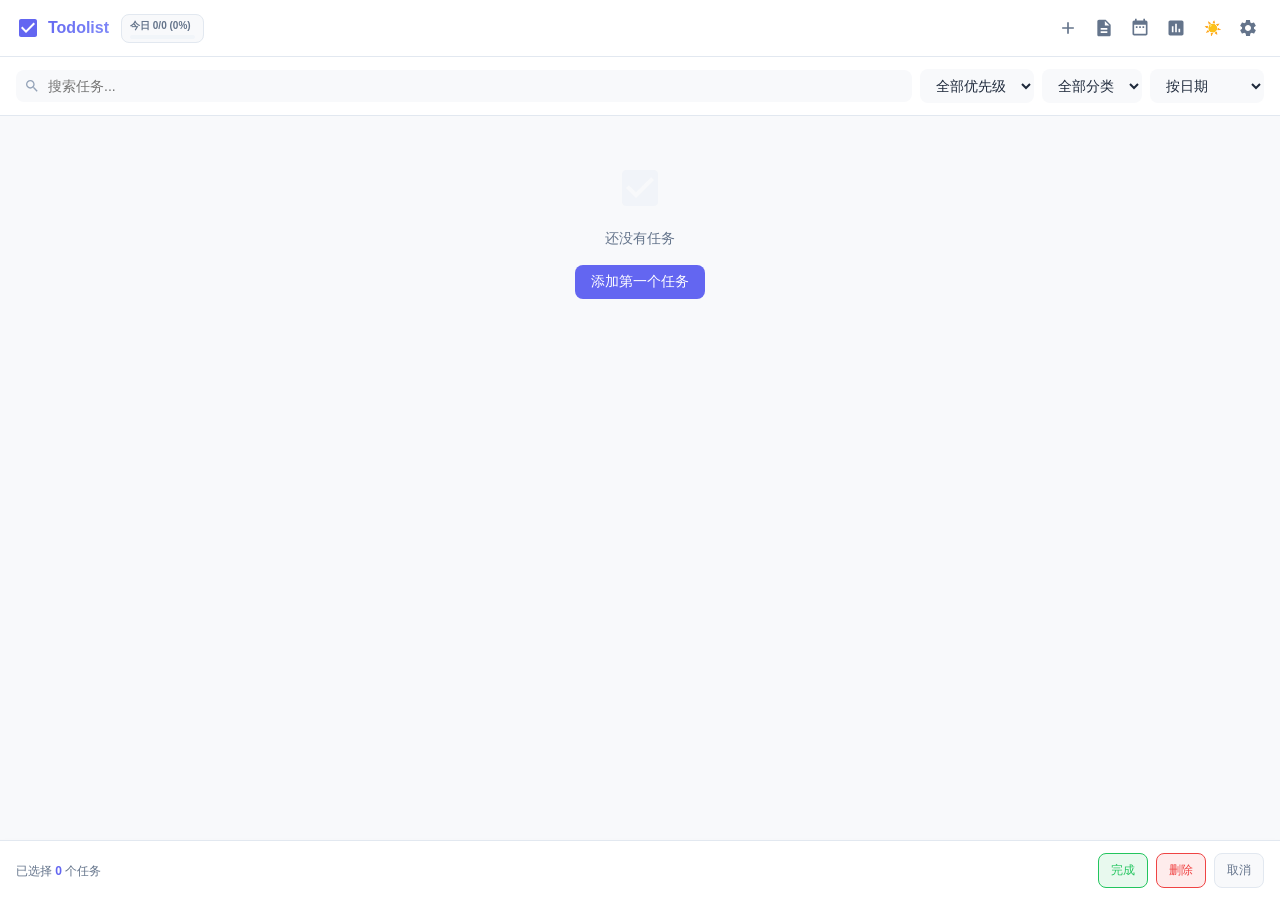
==== sidepanel.html @ 8bcca158 "feat(release): v1.4.0 category filter dropdown, completion sparkle particle animation & deep polish" ====
<!DOCTYPE html>
<html lang="zh-CN" data-theme="light">
<head>
  <meta charset="UTF-8">
  <meta name="viewport" content="width=device-width, initial-scale=1.0">
  <title>Todolist</title>
  <link rel="stylesheet" href="css/variables.css">
  <link rel="stylesheet" href="css/base.css">
  <link rel="stylesheet" href="css/components.css">
  <link rel="stylesheet" href="css/animations.css">
  <link rel="stylesheet" href="css/kanban.css">
  <link rel="stylesheet" href="css/charts.css">
  <link rel="stylesheet" href="css/features.css">
  <script src="js/chromeMock.js"></script>
</head>
<body>
  <!-- Loading State -->
  <div id="loading-state" class="loading-state">
    <div class="loading-spinner"></div>
    <p>加载中...</p>
  </div>
  <!-- Header -->
  <header class="header">
    <div class="header-left">
      <svg class="logo" viewBox="0 0 24 24" width="24" height="24">
        <path fill="currentColor" d="M19 3H5c-1.1 0-2 .9-2 2v14c0 1.1.9 2 2 2h14c1.1 0 2-.9 2-2V5c0-1.1-.9-2-2-2zm-9 14l-5-5 1.41-1.41L10 14.17l7.59-7.59L19 8l-9 9z"/>
      </svg>
      <h1>Todolist</h1>
      <div class="header-progress-widget" id="header-progress-widget" title="今日任务完成率"></div>
    </div>
    <div class="header-right">
      <button id="btn-add" class="btn-icon" title="添加任务">
        <svg viewBox="0 0 24 24" width="20" height="20">
          <path fill="currentColor" d="M19 13h-6v6h-2v-6H5v-2h6V5h2v6h6v2z"/>
        </svg>
      </button>
      <button id="btn-templates" class="btn-icon" title="任务模板">
        <svg viewBox="0 0 24 24" width="20" height="20">
          <path fill="currentColor" d="M14 2H6c-1.1 0-1.99.9-1.99 2L4 20c0 1.1.89 2 1.99 2H18c1.1 0 2-.9 2-2V8l-6-6zm2 16H8v-2h8v2zm0-4H8v-2h8v2zm-3-5V3.5L18.5 9H13z"/>
        </svg>
      </button>
      <button id="btn-toggle-view" class="btn-icon" title="切换视图">
        <svg viewBox="0 0 24 24" width="20" height="20">
          <path fill="currentColor" d="M19 3h-1V1h-2v2H8V1H6v2H5c-1.1 0-2 .9-2 2v14c0 1.1.9 2 2 2h14c1.1 0 2-.9 2-2V5c0-1.1-.9-2-2-2zm0 16H5V8h14v11zM9 10H7v2h2v-2zm4 0h-2v2h2v-2zm4 0h-2v2h2v-2z"/>
        </svg>
      </button>
      <button id="btn-stats" class="btn-icon" title="统计">
        <svg viewBox="0 0 24 24" width="20" height="20">
          <path fill="currentColor" d="M19 3H5c-1.1 0-2 .9-2 2v14c0 1.1.9 2 2 2h14c1.1 0 2-.9 2-2V5c0-1.1-.9-2-2-2zM9 17H7v-7h2v7zm4 0h-2V7h2v10zm4 0h-2v-4h2v4z"/>
        </svg>
      </button>
      <button id="btn-theme" class="btn-icon" title="切换主题">☀️</button>
      <button id="btn-settings" class="btn-icon" title="设置">
        <svg viewBox="0 0 24 24" width="20" height="20">
          <path fill="currentColor" d="M19.14 12.94c.04-.3.06-.61.06-.94 0-.32-.02-.64-.07-.94l2.03-1.58c.18-.14.23-.41.12-.61l-1.92-3.32c-.12-.22-.37-.29-.59-.22l-2.39.96c-.5-.38-1.03-.7-1.62-.94l-.36-2.54c-.04-.24-.24-.41-.48-.41h-3.84c-.24 0-.43.17-.47.41l-.36 2.54c-.59.24-1.13.57-1.62.94l-2.39-.96c-.22-.08-.47 0-.59.22L2.74 8.87c-.12.21-.08.47.12.61l2.03 1.58c-.05.3-.07.62-.07.94s.02.64.07.94l-2.03 1.58c-.18.14-.23.41-.12.61l1.92 3.32c.12.22.37.29.59.22l2.39-.96c.5.38 1.03.7 1.62.94l.36 2.54c.05.24.24.41.48.41h3.84c.24 0 .44-.17.47-.41l.36-2.54c.59-.24 1.13-.56 1.62-.94l2.39.96c.22.08.47 0 .59-.22l1.92-3.32c.12-.22.07-.47-.12-.61l-2.01-1.58zM12 15.6c-1.98 0-3.6-1.62-3.6-3.6s1.62-3.6 3.6-3.6 3.6 1.62 3.6 3.6-1.62 3.6-3.6 3.6z"/>
        </svg>
      </button>
    </div>
  </header>

  <!-- Search and Filter Bar -->
  <div class="toolbar">
    <div class="search-box">
      <svg class="search-icon" viewBox="0 0 24 24" width="16" height="16">
        <path fill="currentColor" d="M15.5 14h-.79l-.28-.27C15.41 12.59 16 11.11 16 9.5 16 5.91 13.09 3 9.5 3S3 5.91 3 9.5 5.91 16 9.5 16c1.61 0 3.09-.59 4.23-1.57l.27.28v.79l5 4.99L20.49 19l-4.99-5zm-6 0C7.01 14 5 11.99 5 9.5S7.01 5 9.5 5 14 7.01 14 9.5 11.99 14 9.5 14z"/>
      </svg>
      <input type="text" id="search-input" placeholder="搜索任务..." autocomplete="off" list="search-suggestions">
      <datalist id="search-suggestions"></datalist>
    </div>
    <select id="filter-select" class="filter-select">
      <option value="all">全部优先级</option>
      <option value="high">高优先级</option>
      <option value="medium">中优先级</option>
      <option value="low">低优先级</option>
    </select>
    <select id="category-select" class="filter-select">
      <option value="all">全部分类</option>
      <option value="工作">💼 工作</option>
      <option value="个人">👤 个人</option>
      <option value="学习">📚 学习</option>
      <option value="生活">🏠 生活</option>
      <option value="健康">💪 健康</option>
    </select>
    <select id="sort-select" class="filter-select">
      <option value="dueDate">按日期</option>
      <option value="priority">按优先级</option>
      <option value="created">按创建时间</option>
      <option value="alpha">按名称</option>
    </select>
  </div>

  <!-- Main Content Area -->
  <main class="main-content">
    <!-- List View -->
    <div id="list-view" class="view active">
      <div id="task-list" class="task-list">
        <!-- Tasks will be rendered here -->
      </div>
      <div id="empty-state" class="empty-state hidden">
        <svg viewBox="0 0 24 24" width="48" height="48">
          <path fill="currentColor" opacity="0.3" d="M19 3H5c-1.1 0-2 .9-2 2v14c0 1.1.9 2 2 2h14c1.1 0 2-.9 2-2V5c0-1.1-.9-2-2-2zm-9 14l-5-5 1.41-1.41L10 14.17l7.59-7.59L19 8l-9 9z"/>
        </svg>
        <p>还没有任务</p>
        <button id="btn-add-first" class="btn-primary">添加第一个任务</button>
      </div>
    </div>

    <!-- Calendar View -->
    <div id="calendar-view" class="view hidden">
      <div class="calendar-header">
        <button id="btn-prev-month" class="btn-icon">
          <svg viewBox="0 0 24 24" width="20" height="20">
            <path fill="currentColor" d="M15.41 7.41L14 6l-6 6 6 6 1.41-1.41L10.83 12z"/>
          </svg>
        </button>
        <h2 id="calendar-title"></h2>
        <button id="btn-next-month" class="btn-icon">
          <svg viewBox="0 0 24 24" width="20" height="20">
            <path fill="currentColor" d="M10 6L8.59 7.41 13.17 12l-4.58 4.59L10 18l6-6z"/>
          </svg>
        </button>
      </div>
      <div class="calendar-grid">
        <div class="weekday">日</div>
        <div class="weekday">一</div>
        <div class="weekday">二</div>
        <div class="weekday">三</div>
        <div class="weekday">四</div>
        <div class="weekday">五</div>
        <div class="weekday">六</div>
      </div>
      <div id="calendar-days" class="calendar-days">
        <!-- Calendar days will be rendered here -->
      </div>
    </div>

    <!-- Kanban View -->
    <div id="kanban-view" class="view hidden">
      <!-- Kanban columns will be rendered here -->
    </div>

    <!-- Stats View -->
    <div id="stats-view" class="view hidden">
      <!-- Stats will be rendered here -->
    </div>
  </main>

  <!-- Filter Tabs -->
  <nav class="filter-tabs">
    <button class="tab active" data-filter="all">全部</button>
    <button class="tab" data-filter="today">今天</button>
    <button class="tab" data-filter="upcoming">即将到来</button>
    <button class="tab" data-filter="overdue">已逾期</button>
    <button class="tab" data-filter="completed">已完成</button>
  </nav>

  <!-- Batch Operations Bar -->
  <div id="batch-bar" class="batch-bar">
    <span class="batch-info">已选择 <strong>0</strong> 个任务</span>
    <div class="batch-actions">
      <button id="btn-batch-complete" class="batch-btn complete">完成</button>
      <button id="btn-batch-delete" class="batch-btn delete">删除</button>
      <button id="btn-batch-cancel" class="batch-btn cancel">取消</button>
    </div>
  </div>

  <!-- Add/Edit Task Modal -->
  <dialog id="task-modal" class="modal">
    <form id="task-form" class="modal-form">
      <h2 id="modal-title">添加任务</h2>
      <input type="hidden" id="task-id">
      <div class="form-group">
        <label for="task-title">标题 *</label>
        <input type="text" id="task-title" required placeholder="输入任务标题" autocomplete="off">
      </div>
      <div class="form-group">
        <label for="task-description">描述</label>
        <textarea id="task-description" rows="2" placeholder="添加描述（可选）"></textarea>
      </div>
      <div class="form-row">
        <div class="form-group">
          <label for="task-due-date">截止日期</label>
          <input type="date" id="task-due-date">
        </div>
        <div class="form-group">
          <label for="task-due-time">时间</label>
          <input type="time" id="task-due-time">
        </div>
      </div>
      <div class="form-group">
        <label>优先级</label>
        <div class="priority-options">
          <label class="priority-option">
            <input type="radio" name="priority" value="low">
            <span class="priority-label low">低</span>
          </label>
          <label class="priority-option">
            <input type="radio" name="priority" value="medium" checked>
            <span class="priority-label medium">中</span>
          </label>
          <label class="priority-option">
            <input type="radio" name="priority" value="high">
            <span class="priority-label high">高</span>
          </label>
        </div>
      </div>
      <div class="form-group">
        <label for="task-category">分类</label>
        <input type="text" id="task-category" placeholder="工作、个人、学习..." list="category-list" autocomplete="off">
        <datalist id="category-list"></datalist>
      </div>
      <div class="form-group">
        <label class="checkbox-label">
          <input type="checkbox" id="task-reminder">
          <span>设置提醒</span>
        </label>
        <select id="task-reminder-before" class="reminder-select" style="display:none; margin-top: 8px;">
          <option value="5">提前 5 分钟</option>
          <option value="15" selected>提前 15 分钟</option>
          <option value="30">提前 30 分钟</option>
          <option value="60">提前 1 小时</option>
          <option value="1440">提前 1 天</option>
        </select>
      </div>
      <div class="form-group">
        <label>子任务</label>
        <div id="subtasks-list" class="subtask-list">
          <!-- Subtasks will be rendered here -->
        </div>
        <div class="subtask-input-group">
          <input type="text" id="subtask-input" placeholder="添加子任务..." autocomplete="off">
          <button type="button" id="btn-add-subtask" class="subtask-add-btn">添加</button>
        </div>
      </div>
      <div class="form-group" id="tags-container">
        <!-- Tags will be rendered here -->
      </div>
      <div class="form-group">
        <div class="repeat-selector">
          <label class="repeat-label">重复</label>
          <select id="task-repeat" class="repeat-select">
            <option value="">不重复</option>
            <option value="daily">🔄 每天</option>
            <option value="weekly">📅 每周</option>
            <option value="biweekly">📆 每两周</option>
            <option value="monthly">🗓️ 每月</option>
            <option value="quarterly">📊 每季度</option>
            <option value="yearly">🎯 每年</option>
          </select>
        </div>
      </div>
      <div class="modal-actions">
        <button type="button" id="btn-cancel" class="btn-secondary">取消</button>
        <button type="submit" class="btn-primary">保存</button>
      </div>
    </form>
  </dialog>

  <!-- Settings Modal -->
  <dialog id="settings-modal" class="modal">
    <div class="modal-form">
      <h2>设置</h2>
      <div class="settings-group">
        <div class="settings-group-title">数据导出</div>
        <div class="data-actions">
          <button id="btn-export-json" class="data-btn">
            <svg viewBox="0 0 24 24" width="20" height="20"><path fill="currentColor" d="M14 2H6c-1.1 0-2 .9-2 2v16c0 1.1.9 2 2 2h12c1.1 0 2-.9 2-2V8l-6-6zM6 20V4h7v5h5v11H6z"/></svg>
            导出 JSON
          </button>
          <button id="btn-export-csv" class="data-btn">
            <svg viewBox="0 0 24 24" width="20" height="20"><path fill="currentColor" d="M14 2H6c-1.1 0-2 .9-2 2v16c0 1.1.9 2 2 2h12c1.1 0 2-.9 2-2V8l-6-6zM6 20V4h7v5h5v11H6z"/></svg>
            导出 CSV
          </button>
          <button id="btn-export-md" class="data-btn">
            <svg viewBox="0 0 24 24" width="20" height="20"><path fill="currentColor" d="M14 2H6c-1.1 0-2 .9-2 2v16c0 1.1.9 2 2 2h12c1.1 0 2-.9 2-2V8l-6-6zM6 20V4h7v5h5v11H6z"/></svg>
            导出 Markdown
          </button>
          <button id="btn-export-txt" class="data-btn">
            <svg viewBox="0 0 24 24" width="20" height="20"><path fill="currentColor" d="M14 2H6c-1.1 0-2 .9-2 2v16c0 1.1.9 2 2 2h12c1.1 0 2-.9 2-2V8l-6-6zM6 20V4h7v5h5v11H6z"/></svg>
            导出 TXT
          </button>
        </div>
      </div>
      <div class="settings-group">
        <div class="settings-group-title">自定义标签</div>
        <div id="settings-tags-container">
          <!-- Rendered dynamically by Tags.renderCustomTagsManager() -->
        </div>
      </div>
      <div class="settings-group">
        <div class="settings-group-title">数据导入</div>
        <div class="data-actions">
          <button id="btn-import-data" class="data-btn">
            <svg viewBox="0 0 24 24" width="20" height="20"><path fill="currentColor" d="M19.35 10.04C18.67 6.59 15.64 4 12 4 9.11 4 6.6 5.64 5.35 8.04 2.34 8.36 0 10.91 0 14c0 3.31 2.69 6 6 6h13c2.76 0 5-2.24 5-5 0-2.64-2.05-4.78-4.65-4.96zM17 13l-5 5-5-5h3V9h4v4h3z"/></svg>
            导入 JSON 数据
          </button>
        </div>
      </div>
      <div class="settings-group">
        <div class="settings-group-title">其他操作</div>
        <div class="data-actions">
          <button id="btn-print" class="data-btn">
            <svg viewBox="0 0 24 24" width="20" height="20"><path fill="currentColor" d="M19 8H5c-1.66 0-3 1.34-3 3v6h4v4h12v-4h4v-6c0-1.66-1.34-3-3-3zm-3 11H8v-5h8v5zm3-7c-.55 0-1-.45-1-1s.45-1 1-1 1 .45 1 1-.45 1-1 1zm-1-9H6v4h12V3z"/></svg>
            打印任务
          </button>
          <button id="btn-share-summary" class="data-btn">
            <svg viewBox="0 0 24 24" width="20" height="20"><path fill="currentColor" d="M18 16.08c-.76 0-1.44.3-1.96.77L8.91 12.7c.05-.23.09-.46.09-.7s-.04-.47-.09-.7l7.05-4.11c.54.5 1.25.81 2.04.81 1.66 0 3-1.34 3-3s-1.34-3-3-3-3 1.34-3 3c0 .24.04.47.09.7L8.04 9.81C7.5 9.31 6.79 9 6 9c-1.66 0-3 1.34-3 3s1.34 3 3 3c.79 0 1.5-.31 2.04-.81l7.12 4.16c-.05.21-.08.43-.08.65 0 1.61 1.31 2.92 2.92 2.92 1.61 0 2.92-1.31 2.92-2.92s-1.31-2.92-2.92-2.92z"/></svg>
            分享任务概览
          </button>
          <button id="btn-clear-data" class="data-btn danger">
            <svg viewBox="0 0 24 24" width="20" height="20"><path fill="currentColor" d="M6 19c0 1.1.9 2 2 2h8c1.1 0 2-.9 2-2V7H6v12zM19 4h-3.5l-1-1h-5l-1 1H5v2h14V4z"/></svg>
            清除所有数据
          </button>
        </div>
      </div>
      <div class="modal-actions">
        <button type="button" id="btn-close-settings" class="btn-secondary">关闭</button>
      </div>
    </div>
  </dialog>

  <!-- Hidden file input for import -->
  <input type="file" id="import-file" class="file-input" accept=".json">

  <!-- Toast Notification -->
  <div id="toast" class="toast hidden">
    <span id="toast-message"></span>
    <button id="toast-action" class="toast-action hidden">撤销</button>
  </div>

  <!-- Scripts -->
  <script src="js/utils.js"></script>
  <script src="js/storage.js"></script>
  <script src="js/taskManager.js"></script>
  <script src="js/modal.js"></script>
  <script src="js/calendar.js"></script>
  <script src="js/dragDrop.js"></script>
  <script src="js/dataManager.js"></script>
  <script src="js/notifications.js"></script>
  <script src="js/templates.js"></script>
  <script src="js/shortcuts.js"></script>
  <script src="js/advanced.js"></script>
  <script src="js/tags.js"></script>
  <script src="js/timeTracking.js"></script>
  <script src="js/recurring.js"></script>
  <script src="js/ui.js"></script>
  <script src="js/app.js"></script>
</body>
</html>
---- css/variables.css ----
/* CSS Custom Properties - Design System */

:root {
  /* Theme transition */
  transition: background-color 0.3s ease, color 0.3s ease;

  /* Colors - Primary Palette */
  --primary: #6366f1;
  --primary-light: #818cf8;
  --primary-dark: #4f46e5;
  --primary-bg: rgba(99, 102, 241, 0.1);

  /* Colors - Semantic */
  --success: #22c55e;
  --success-light: #4ade80;
  --success-bg: rgba(34, 197, 94, 0.1);

  --warning: #f59e0b;
  --warning-light: #fbbf24;
  --warning-bg: rgba(245, 158, 11, 0.1);

  --danger: #ef4444;
  --danger-light: #f87171;
  --danger-bg: rgba(239, 68, 68, 0.1);

  /* Colors - Neutral (Light Mode) */
  --bg: #f8f9fb;
  --surface: #ffffff;
  --text: #1e293b;
  --text-secondary: #64748b;
  --text-muted: #94a3b8;
  --border: #e2e8f0;
  --border-light: #f1f5f9;

  /* Spacing */
  --space-xs: 4px;
  --space-sm: 8px;
  --space-md: 12px;
  --space-lg: 16px;
  --space-xl: 20px;
  --space-2xl: 24px;
  --space-3xl: 32px;

  /* Border Radius */
  --radius-sm: 6px;
  --radius-md: 8px;
  --radius-lg: 12px;
  --radius-xl: 16px;
  --radius-full: 9999px;

  /* Shadows (Light Mode) */
  --shadow-sm: 0 1px 2px rgba(0, 0, 0, 0.05);
  --shadow-md: 0 1px 3px rgba(0, 0, 0, 0.08);
  --shadow-lg: 0 4px 6px rgba(0, 0, 0, 0.1);
  --shadow-xl: 0 10px 15px rgba(0, 0, 0, 0.1);

  /* Typography */
  --font-family: -apple-system, BlinkMacSystemFont, 'Segoe UI', Roboto, 'Helvetica Neue', Arial, sans-serif;
  --font-size-xs: 11px;
  --font-size-sm: 12px;
  --font-size-md: 13px;
  --font-size-lg: 14px;
  --font-size-xl: 16px;
  --font-size-2xl: 18px;
  --font-size-3xl: 20px;

  /* Transitions */
  --transition-fast: 150ms ease;
  --transition-normal: 200ms ease;
  --transition-slow: 300ms ease;

  /* Z-index */
  --z-base: 1;
  --z-dropdown: 10;
  --z-modal: 100;
  --z-toast: 200;
}

/* Dark Mode - System preference */
@media (prefers-color-scheme: dark) {
  :root[data-theme="auto"] {
    --bg: #0f172a;
    --surface: #1e293b;
    --text: #f1f5f9;
    --text-secondary: #94a3b8;
    --text-muted: #64748b;
    --border: #334155;
    --border-light: #1e293b;

    --shadow-sm: 0 1px 2px rgba(0, 0, 0, 0.3);
    --shadow-md: 0 1px 3px rgba(0, 0, 0, 0.4);
    --shadow-lg: 0 4px 6px rgba(0, 0, 0, 0.4);
    --shadow-xl: 0 10px 15px rgba(0, 0, 0, 0.5);

    --primary-bg: rgba(99, 102, 241, 0.2);
    --success-bg: rgba(34, 197, 94, 0.2);
    --warning-bg: rgba(245, 158, 11, 0.2);
    --danger-bg: rgba(239, 68, 68, 0.2);
  }
}

/* Dark Mode - Manual toggle */
:root[data-theme="dark"] {
  --bg: #0f172a;
  --surface: #1e293b;
  --text: #f1f5f9;
  --text-secondary: #94a3b8;
  --text-muted: #64748b;
  --border: #334155;
  --border-light: #1e293b;

  --shadow-sm: 0 1px 2px rgba(0, 0, 0, 0.3);
  --shadow-md: 0 1px 3px rgba(0, 0, 0, 0.4);
  --shadow-lg: 0 4px 6px rgba(0, 0, 0, 0.4);
  --shadow-xl: 0 10px 15px rgba(0, 0, 0, 0.5);

  --primary-bg: rgba(99, 102, 241, 0.2);
  --success-bg: rgba(34, 197, 94, 0.2);
  --warning-bg: rgba(245, 158, 11, 0.2);
  --danger-bg: rgba(239, 68, 68, 0.2);
}
---- css/base.css ----
/* Base Styles - Reset and Global */

* {
  margin: 0;
  padding: 0;
  box-sizing: border-box;
}

html {
  font-size: 14px;
  -webkit-font-smoothing: antialiased;
  -moz-osx-font-smoothing: grayscale;
}

body {
  font-family: var(--font-family);
  background-color: var(--bg);
  color: var(--text);
  line-height: 1.5;
  min-height: 100vh;
  overflow: hidden;
  display: flex;
  flex-direction: column;
}

/* Scrollbar Styles */
::-webkit-scrollbar {
  width: 6px;
  height: 6px;
}

::-webkit-scrollbar-track {
  background: transparent;
}

::-webkit-scrollbar-thumb {
  background: rgba(100, 116, 139, 0.5);
  border-radius: var(--radius-full);
}

::-webkit-scrollbar-thumb:hover {
  background: var(--text-secondary);
}

/* Selection */
::selection {
  background: var(--primary-bg);
  color: var(--primary);
}

/* Focus Styles */
:focus-visible {
  outline: 2px solid var(--primary);
  outline-offset: 2px;
}

/* Typography */
h1, h2, h3, h4, h5, h6 {
  font-weight: 600;
  line-height: 1.3;
}

p {
  margin-bottom: var(--space-md);
}

a {
  color: var(--primary);
  text-decoration: none;
}

a:hover {
  text-decoration: underline;
}

/* Buttons */
button {
  font-family: inherit;
  font-size: inherit;
  cursor: pointer;
  border: none;
  background: none;
  color: inherit;
  padding: 0;
}

button:disabled {
  opacity: 0.5;
  cursor: not-allowed;
}

mark.search-highlight {
  background-color: rgba(234, 179, 8, 0.35);
  color: inherit;
  border-radius: 3px;
  padding: 0 2px;
}

/* Inputs */
input, textarea, select {
  font-family: inherit;
  font-size: inherit;
  color: inherit;
}

input[type="text"],
input[type="date"],
textarea,
select {
  width: 100%;
  padding: var(--space-sm) var(--space-md);
  border: 1px solid var(--border);
  border-radius: var(--radius-md);
  background-color: var(--surface);
  transition: border-color var(--transition-fast), box-shadow var(--transition-fast);
}

input[type="text"]:focus,
input[type="date"]:focus,
textarea:focus,
select:focus {
  outline: none;
  border-color: var(--primary);
  box-shadow: 0 0 0 3px var(--primary-bg);
}

textarea {
  resize: vertical;
  min-height: 60px;
}

/* Utility Classes */
.hidden {
  display: none !important;
}

.sr-only {
  position: absolute;
  width: 1px;
  height: 1px;
  padding: 0;
  margin: -1px;
  overflow: hidden;
  clip: rect(0, 0, 0, 0);
  white-space: nowrap;
  border-width: 0;
}

/* Button Variants */
.btn-primary {
  display: inline-flex;
  align-items: center;
  justify-content: center;
  gap: var(--space-sm);
  padding: var(--space-sm) var(--space-lg);
  background-color: var(--primary);
  color: white;
  border-radius: var(--radius-md);
  font-weight: 500;
  transition: background-color var(--transition-fast), transform var(--transition-fast);
}

.btn-primary:hover {
  background-color: var(--primary-dark);
  transform: translateY(-1px);
}

.btn-secondary {
  display: inline-flex;
  align-items: center;
  justify-content: center;
  gap: var(--space-sm);
  padding: var(--space-sm) var(--space-lg);
  background-color: var(--surface);
  color: var(--text);
  border: 1px solid var(--border);
  border-radius: var(--radius-md);
  font-weight: 500;
  transition: background-color var(--transition-fast), border-color var(--transition-fast);
}

.btn-secondary:hover {
  background-color: var(--bg);
  border-color: var(--text-muted);
}

.btn-icon {
  display: inline-flex;
  align-items: center;
  justify-content: center;
  width: 32px;
  height: 32px;
  border-radius: var(--radius-md);
  color: var(--text-secondary);
  transition: background-color var(--transition-fast), color var(--transition-fast), transform var(--transition-fast);
  position: relative;
}

.btn-icon:hover {
  background-color: var(--border-light);
  color: var(--text);
  transform: scale(1.05);
}

.btn-icon:active {
  transform: scale(0.95);
}

.btn-icon.active {
  background-color: var(--primary-bg);
  color: var(--primary);
}

/* Tooltip */
.btn-icon[title]:hover::after {
  content: attr(title);
  position: absolute;
  bottom: -30px;
  left: 50%;
  transform: translateX(-50%);
  padding: 4px 8px;
  background-color: var(--text);
  color: white;
  font-size: 11px;
  border-radius: 4px;
  white-space: nowrap;
  z-index: 100;
  pointer-events: none;
  animation: fadeIn 0.2s ease;
}
---- css/components.css ----
/* Component Styles */

/* Loading State */
.loading-state {
  position: fixed;
  top: 0;
  left: 0;
  right: 0;
  bottom: 0;
  display: flex;
  flex-direction: column;
  align-items: center;
  justify-content: center;
  background-color: var(--bg);
  z-index: 9999;
  transition: opacity 0.3s ease;
}

.loading-state.hidden {
  opacity: 0;
  pointer-events: none;
}

.loading-spinner {
  width: 40px;
  height: 40px;
  border: 3px solid var(--border);
  border-top-color: var(--primary);
  border-radius: 50%;
  animation: spin 0.8s linear infinite;
}

@keyframes spin {
  to { transform: rotate(360deg); }
}

.loading-state p {
  margin-top: var(--space-md);
  color: var(--text-secondary);
  font-size: var(--font-size-sm);
}

.error-state {
  text-align: center;
  color: var(--text-muted);
}

.error-state svg {
  color: var(--danger);
  margin-bottom: var(--space-md);
}

.error-state p {
  margin-bottom: var(--space-lg);
}

/* Header */
.header {
  display: flex;
  align-items: center;
  justify-content: space-between;
  padding: var(--space-md) var(--space-lg);
  background-color: var(--surface);
  border-bottom: 1px solid var(--border);
  position: sticky;
  top: 0;
  z-index: var(--z-base);
  flex-shrink: 0;
}

.header-left {
  display: flex;
  align-items: center;
  gap: var(--space-sm);
}

/* Header Progress Widget */
.header-progress-widget {
  display: inline-flex;
  flex-direction: column;
  gap: 2px;
  margin-left: var(--space-xs);
  padding: 3px 8px;
  background-color: var(--bg);
  border-radius: var(--radius-md);
  border: 1px solid var(--border);
  font-size: var(--font-size-xs);
  cursor: pointer;
  transition: border-color var(--transition-fast), background-color var(--transition-fast);
}

.header-progress-widget:hover {
  border-color: var(--primary);
  background-color: var(--surface);
}

.header-progress-text {
  font-size: 10px;
  font-weight: 600;
  color: var(--text-secondary);
  white-space: nowrap;
}

.header-progress-bar {
  height: 4px;
  width: 65px;
  background-color: var(--border-light);
  border-radius: var(--radius-full);
  overflow: hidden;
}

.header-progress-fill {
  height: 100%;
  background-color: var(--primary);
  border-radius: var(--radius-full);
  transition: width var(--transition-normal);
}

.logo {
  color: var(--primary);
}

.header h1 {
  font-size: var(--font-size-xl);
  font-weight: 700;
  background: linear-gradient(135deg, var(--primary) 0%, var(--primary-light) 100%);
  -webkit-background-clip: text;
  -webkit-text-fill-color: transparent;
  background-clip: text;
}

.header-right {
  display: flex;
  align-items: center;
  gap: var(--space-xs);
}

/* Toolbar */
.toolbar {
  display: flex;
  align-items: center;
  gap: var(--space-sm);
  padding: var(--space-md) var(--space-lg);
  background-color: var(--surface);
  border-bottom: 1px solid var(--border);
}

.search-box {
  flex: 1;
  position: relative;
}

.search-icon {
  position: absolute;
  left: var(--space-sm);
  top: 50%;
  transform: translateY(-50%);
  color: var(--text-muted);
  pointer-events: none;
}

.search-box input {
  padding-left: 32px;
  background-color: var(--bg);
  border: none;
}

.search-box input:focus {
  background-color: var(--surface);
  border: 1px solid var(--primary);
  box-shadow: 0 0 0 3px var(--primary-bg);
}

.filter-select {
  width: auto;
  min-width: 80px;
  padding: var(--space-sm) var(--space-md);
  background-color: var(--bg);
  border: none;
  border-radius: var(--radius-md);
  cursor: pointer;
}

.filter-select:focus {
  background-color: var(--surface);
  border: 1px solid var(--primary);
  box-shadow: 0 0 0 3px var(--primary-bg);
  outline: none;
}

/* Main Content */
.main-content {
  flex: 1;
  overflow-y: auto;
  padding: var(--space-lg);
}

/* View Toggle */
.view {
  display: none;
}

.view.active {
  display: block;
}

/* Task List */
.task-list {
  display: flex;
  flex-direction: column;
  gap: var(--space-md);
}

/* Quick Add Input */
.quick-add {
  margin-bottom: var(--space-md);
}

.quick-add input {
  width: 100%;
  padding: var(--space-md) var(--space-lg);
  border: 2px dashed var(--border);
  border-radius: var(--radius-lg);
  background-color: var(--surface);
  font-size: var(--font-size-md);
  color: var(--text);
  transition: all var(--transition-fast);
}

.quick-add input:focus {
  outline: none;
  border-color: var(--primary);
  border-style: solid;
  box-shadow: 0 0 0 3px var(--primary-bg);
}

.quick-add input::placeholder {
  color: var(--text-muted);
}

/* Task Section */
.task-section {
  margin-bottom: var(--space-xl);
}

.task-section-header {
  display: flex;
  align-items: center;
  justify-content: space-between;
  margin-bottom: var(--space-md);
  cursor: pointer;
  -webkit-user-select: none;
  user-select: none;
}

.task-section-title {
  display: flex;
  align-items: center;
  gap: var(--space-sm);
  font-size: var(--font-size-md);
  font-weight: 600;
  color: var(--text-secondary);
}

.task-section-count {
  display: inline-flex;
  align-items: center;
  justify-content: center;
  min-width: 20px;
  height: 20px;
  padding: 0 var(--space-xs);
  background-color: var(--border-light);
  border-radius: var(--radius-full);
  font-size: var(--font-size-xs);
  font-weight: 600;
  color: var(--text-muted);
}

.section-overdue .task-section-title {
  color: var(--danger);
}

.section-overdue .task-section-count {
  background-color: var(--danger-bg);
  color: var(--danger);
}

.section-today .task-section-title {
  color: var(--primary);
}

.section-today .task-section-count {
  background-color: var(--primary-bg);
  color: var(--primary);
}

.section-upcoming .task-section-title {
  color: var(--text-secondary);
}

.section-upcoming .task-section-count {
  background-color: var(--border-light);
  color: var(--text-muted);
}

.section-completed .task-section-title {
  color: var(--success);
}

.section-completed .task-section-count {
  background-color: var(--success-bg);
  color: var(--success);
}

.task-section-toggle {
  width: 20px;
  height: 20px;
  color: var(--text-muted);
  transition: transform var(--transition-fast);
}

.task-section.collapsed .task-section-toggle {
  transform: rotate(-90deg);
}

.task-section-content {
  display: flex;
  flex-direction: column;
  gap: var(--space-sm);
}

.task-section.collapsed .task-section-content {
  display: none;
}

/* Task Card */
.task-card {
  display: flex;
  align-items: flex-start;
  gap: var(--space-md);
  padding: var(--space-md);
  background-color: var(--surface);
  border-radius: var(--radius-lg);
  border: 1px solid var(--border);
  transition: transform var(--transition-fast),
              border-color var(--transition-fast),
              box-shadow var(--transition-fast),
              background-color var(--transition-fast);
  cursor: pointer;
  position: relative;
  overflow: hidden;
  animation: slideIn 0.2s ease;
}

@keyframes slideIn {
  from {
    opacity: 0;
    transform: translateY(-10px);
  }
  to {
    opacity: 1;
    transform: translateY(0);
  }
}

.task-card::before {
  content: '';
  position: absolute;
  left: 0;
  top: 0;
  bottom: 0;
  width: 4px;
  background-color: var(--priority-color, var(--border));
  transition: background-color var(--transition-fast), width var(--transition-fast);
}

.task-card:hover {
  border-color: var(--primary-light);
  box-shadow: var(--shadow-md);
  transform: translateY(-2px);
}

.task-card:hover::before {
  width: 6px;
}

.task-card.completed {
  opacity: 0.7;
}

.task-card.completed .task-title {
  text-decoration: line-through;
  color: var(--text-muted);
}

.task-card.overdue {
  background-color: var(--danger-bg);
  border-color: var(--danger-light);
}

.task-card.overdue::before {
  background-color: var(--danger);
}

/* Checkbox */
.task-checkbox {
  flex-shrink: 0;
  width: 20px;
  height: 20px;
  border: 2px solid var(--border);
  border-radius: var(--radius-full);
  display: flex;
  align-items: center;
  justify-content: center;
  transition: background-color var(--transition-fast),
              border-color var(--transition-fast),
              transform var(--transition-fast);
  cursor: pointer;
  margin-top: 2px;
}

.task-checkbox:hover {
  border-color: var(--primary);
  background-color: var(--primary-bg);
}

.task-checkbox.checked {
  background-color: var(--success);
  border-color: var(--success);
}

.task-checkbox.checked::after {
  content: '';
  width: 8px;
  height: 5px;
  border: 2px solid white;
  border-top: none;
  border-right: none;
  transform: rotate(-45deg);
  margin-top: -2px;
}

/* Task Content */
.task-content {
  flex: 1;
  min-width: 0;
}

.task-title {
  font-size: var(--font-size-lg);
  font-weight: 500;
  color: var(--text);
  margin-bottom: var(--space-xs);
  word-break: break-word;
}

.task-description {
  font-size: var(--font-size-sm);
  color: var(--text-secondary);
  margin-bottom: var(--space-sm);
  display: -webkit-box;
  -webkit-line-clamp: 2;
  -webkit-box-orient: vertical;
  overflow: hidden;
}

.task-meta {
  display: flex;
  align-items: center;
  gap: var(--space-sm);
  flex-wrap: wrap;
}

.task-due-date {
  display: inline-flex;
  align-items: center;
  gap: var(--space-xs);
  font-size: var(--font-size-xs);
  color: var(--text-muted);
  padding: 2px var(--space-sm);
  background-color: var(--bg);
  border-radius: var(--radius-full);
}

.task-due-date.overdue {
  color: var(--danger);
  background-color: var(--danger-bg);
  font-weight: 600;
}

.task-due-date.today {
  color: var(--primary);
  background-color: var(--primary-bg);
  font-weight: 600;
}

.task-due-date svg {
  width: 12px;
  height: 12px;
}

.task-priority {
  display: inline-flex;
  align-items: center;
  gap: var(--space-xs);
  font-size: var(--font-size-xs);
  font-weight: 600;
  padding: 2px var(--space-sm);
  border-radius: var(--radius-full);
}

.task-priority.high {
  color: var(--danger);
  background-color: var(--danger-bg);
}

.task-priority.medium {
  color: var(--warning);
  background-color: var(--warning-bg);
}

.task-priority.low {
  color: var(--success);
  background-color: var(--success-bg);
}

.task-category {
  display: inline-flex;
  align-items: center;
  font-size: var(--font-size-xs);
  color: var(--text-muted);
  padding: 2px var(--space-sm);
  background-color: var(--bg);
  border-radius: var(--radius-full);
  cursor: pointer;
}

.task-category:hover {
  background-color: var(--border-light);
  color: var(--primary);
}

/* Inline Subtask Items in Task Card */
.card-subtasks-container {
  margin: var(--space-xs) 0 var(--space-sm) 0;
  display: flex;
  flex-direction: column;
  gap: 4px;
}

.card-subtask-item {
  display: flex;
  align-items: center;
  gap: 6px;
  font-size: var(--font-size-xs);
  color: var(--text-secondary);
}

.card-subtask-item.completed .card-subtask-text {
  text-decoration: line-through;
  color: var(--text-muted);
}

.card-subtask-checkbox {
  width: 14px;
  height: 14px;
  border: 1.5px solid var(--border);
  border-radius: var(--radius-sm);
  cursor: pointer;
  display: flex;
  align-items: center;
  justify-content: center;
  flex-shrink: 0;
  transition: all var(--transition-fast);
}

.card-subtask-checkbox:hover {
  border-color: var(--primary);
  background-color: var(--primary-bg);
}

.card-subtask-checkbox.checked {
  background-color: var(--primary);
  border-color: var(--primary);
}

.card-subtask-checkbox.checked::after {
  content: '';
  width: 5px;
  height: 3px;
  border: 1.5px solid white;
  border-top: none;
  border-right: none;
  transform: rotate(-45deg);
  margin-top: -1px;
}

/* Task Actions */
.task-actions {
  display: flex;
  align-items: center;
  gap: var(--space-xs);
  opacity: 0;
  transition: opacity var(--transition-fast);
}

.task-card:hover .task-actions {
  opacity: 1;
}

.task-action {
  width: 24px;
  height: 24px;
  display: flex;
  align-items: center;
  justify-content: center;
  border-radius: var(--radius-sm);
  color: var(--text-muted);
  transition: background-color var(--transition-fast),
              color var(--transition-fast);
}

.task-action:hover {
  background-color: var(--border-light);
  color: var(--text);
}

.task-action.delete:hover {
  background-color: var(--danger-bg);
  color: var(--danger);
}

/* Empty State */
.empty-state {
  display: flex;
  flex-direction: column;
  align-items: center;
  justify-content: center;
  padding: var(--space-3xl);
  text-align: center;
  color: var(--text-muted);
  animation: fadeIn 0.3s ease;
}

.empty-state svg {
  margin-bottom: var(--space-lg);
  color: var(--border);
  animation: bounce 2s ease infinite;
}

.empty-state p {
  font-size: var(--font-size-lg);
  margin-bottom: var(--space-lg);
  color: var(--text-secondary);
}

.empty-state .btn-primary {
  animation: pulse 2s ease infinite;
}

@keyframes bounce {
  0%, 100% { transform: translateY(0); }
  50% { transform: translateY(-10px); }
}

@keyframes pulse {
  0%, 100% { box-shadow: 0 0 0 0 rgba(99, 102, 241, 0.4); }
  50% { box-shadow: 0 0 0 10px rgba(99, 102, 241, 0); }
}

/* Filter Tabs */
.filter-tabs {
  display: flex;
  align-items: center;
  padding: var(--space-sm) var(--space-lg);
  background-color: var(--surface);
  border-top: 1px solid var(--border);
  gap: var(--space-xs);
}

.tab {
  flex: 1;
  padding: var(--space-sm) var(--space-md);
  border-radius: var(--radius-md);
  font-size: var(--font-size-sm);
  font-weight: 500;
  color: var(--text-secondary);
  transition: background-color var(--transition-fast),
              color var(--transition-fast);
}

.tab:hover {
  background-color: var(--bg);
  color: var(--text);
}

.tab.active {
  background-color: var(--primary-bg);
  color: var(--primary);
}

/* Modal */
.modal {
  border: none;
  border-radius: var(--radius-xl);
  padding: 0;
  max-width: 380px;
  width: calc(100% - var(--space-2xl));
  box-shadow: var(--shadow-xl);
  background-color: var(--surface);
}

.modal::backdrop {
  background-color: rgba(0, 0, 0, 0.5);
  backdrop-filter: blur(4px);
}

.modal-form {
  padding: var(--space-2xl);
}

.modal-form h2 {
  font-size: var(--font-size-2xl);
  margin-bottom: var(--space-xl);
  color: var(--text);
}

.form-group {
  margin-bottom: var(--space-lg);
}

.form-group label {
  display: block;
  font-size: var(--font-size-sm);
  font-weight: 500;
  color: var(--text-secondary);
  margin-bottom: var(--space-xs);
}

.priority-options {
  display: flex;
  gap: var(--space-sm);
}

.priority-option {
  flex: 1;
}

.priority-option input {
  display: none;
}

.priority-label {
  display: flex;
  align-items: center;
  justify-content: center;
  padding: var(--space-sm);
  border: 1px solid var(--border);
  border-radius: var(--radius-md);
  font-size: var(--font-size-sm);
  font-weight: 500;
  cursor: pointer;
  transition: background-color var(--transition-fast),
              border-color var(--transition-fast),
              color var(--transition-fast);
}

.priority-label:hover {
  border-color: var(--text-muted);
}

.priority-label.low {
  color: var(--success);
}

.priority-label.medium {
  color: var(--warning);
}

.priority-label.high {
  color: var(--danger);
}

.priority-option input:checked + .priority-label.low {
  background-color: var(--success-bg);
  border-color: var(--success);
}

.priority-option input:checked + .priority-label.medium {
  background-color: var(--warning-bg);
  border-color: var(--warning);
}

.priority-option input:checked + .priority-label.high {
  background-color: var(--danger-bg);
  border-color: var(--danger);
}

.modal-actions {
  display: flex;
  gap: var(--space-md);
  margin-top: var(--space-xl);
}

.modal-actions .btn-secondary,
.modal-actions .btn-primary {
  flex: 1;
}

/* Calendar View */
.calendar-header {
  display: flex;
  align-items: center;
  justify-content: space-between;
  margin-bottom: var(--space-lg);
}

.calendar-header h2 {
  font-size: var(--font-size-xl);
  font-weight: 600;
}

.calendar-grid {
  display: grid;
  grid-template-columns: repeat(7, 1fr);
  gap: var(--space-xs);
  margin-bottom: var(--space-sm);
}

.weekday {
  display: flex;
  align-items: center;
  justify-content: center;
  height: 32px;
  font-size: var(--font-size-xs);
  font-weight: 600;
  color: var(--text-muted);
}

.calendar-days {
  display: grid;
  grid-template-columns: repeat(7, 1fr);
  gap: var(--space-xs);
}

.calendar-day {
  aspect-ratio: 1;
  display: flex;
  flex-direction: column;
  align-items: center;
  justify-content: center;
  border-radius: var(--radius-md);
  cursor: pointer;
  transition: background-color var(--transition-fast),
              transform var(--transition-fast);
  position: relative;
  font-size: var(--font-size-md);
  color: var(--text);
}

.calendar-day:hover {
  background-color: var(--border-light);
}

.calendar-day.today {
  background-color: var(--primary);
  color: white;
  font-weight: 600;
}

.calendar-day.selected {
  background-color: var(--primary-bg);
  color: var(--primary);
  font-weight: 600;
}

.calendar-day.other-month {
  color: var(--text-muted);
  opacity: 0.5;
}

.calendar-day.has-tasks::after {
  content: '';
  position: absolute;
  bottom: 4px;
  width: 4px;
  height: 4px;
  border-radius: var(--radius-full);
  background-color: var(--primary);
}

.calendar-day.today.has-tasks::after {
  background-color: white;
}

.calendar-day.has-overdue::after {
  background-color: var(--danger);
}

/* Toast Notification */
.toast {
  position: fixed;
  bottom: var(--space-lg);
  left: 50%;
  transform: translateX(-50%) translateY(100px);
  background-color: var(--text);
  color: white;
  padding: var(--space-md) var(--space-lg);
  border-radius: var(--radius-lg);
  font-size: var(--font-size-sm);
  display: flex;
  align-items: center;
  gap: var(--space-md);
  box-shadow: var(--shadow-xl);
  z-index: var(--z-toast);
  opacity: 0;
  transition: opacity var(--transition-slow);
}

.toast.show {
  transform: translateX(-50%) translateY(0);
  opacity: 1;
}

.toast-action {
  color: var(--primary-light);
  font-weight: 600;
  white-space: nowrap;
}

.toast-action:hover {
  text-decoration: underline;
}

/* Form Row - for side by side inputs */
.form-row {
  display: flex;
  gap: var(--space-md);
}

.form-row .form-group {
  flex: 1;
}

/* Checkbox Label */
.checkbox-label {
  display: flex !important;
  align-items: center;
  gap: var(--space-sm);
  cursor: pointer;
}

.checkbox-label input[type="checkbox"] {
  width: 16px;
  height: 16px;
  cursor: pointer;
}

/* Subtask Progress */
.subtask-progress {
  display: flex;
  align-items: center;
  gap: var(--space-sm);
  margin-top: var(--space-xs);
  margin-bottom: var(--space-xs);
}

.subtask-progress-text {
  font-size: var(--font-size-xs);
  color: var(--text-muted);
  white-space: nowrap;
}

.subtask-progress-bar {
  flex: 1;
  height: 4px;
  background-color: var(--bg);
  border-radius: var(--radius-full);
  overflow: hidden;
}

.subtask-progress-fill {
  height: 100%;
  background-color: var(--primary);
  border-radius: var(--radius-full);
  transition: width var(--transition-fast);
}

/* Task Reminder Indicator */
.task-reminder-indicator {
  font-size: var(--font-size-xs);
  margin-left: var(--space-xs);
}

/* Selectable Tasks (batch mode) */
.task-card.selectable {
  cursor: pointer;
}

.task-card.selectable .task-checkbox {
  border-color: var(--primary);
}

.task-card.selected {
  background-color: var(--primary-bg);
  border-color: var(--primary);
}

.task-card.selected .task-checkbox {
  background-color: var(--primary);
  border-color: var(--primary);
}

.task-card.selected .task-checkbox::after {
  content: '';
  width: 8px;
  height: 5px;
  border: 2px solid white;
  border-top: none;
  border-right: none;
  transform: rotate(-45deg);
  margin-top: -2px;
}

/* Responsive adjustments */
@media (max-width: 360px) {
  .form-row {
    flex-direction: column;
  }

  .kanban-view {
    flex-direction: column;
  }

  .kanban-column {
    max-width: 100%;
  }
}
---- css/animations.css ----
/* Animations and Transitions */

/* Task Card Enter Animation */
@keyframes taskEnter {
  from {
    opacity: 0;
    transform: translateY(-10px);
  }
  to {
    opacity: 1;
    transform: translateY(0);
  }
}

/* Task Card Exit Animation */
@keyframes taskExit {
  from {
    opacity: 1;
    transform: translateX(0);
  }
  to {
    opacity: 0;
    transform: translateX(20px);
  }
}

/* Checkbox Animation */
@keyframes checkboxPop {
  0% {
    transform: scale(1);
  }
  50% {
    transform: scale(1.2);
  }
  100% {
    transform: scale(1);
  }
}

/* Fade In */
@keyframes fadeIn {
  from {
    opacity: 0;
  }
  to {
    opacity: 1;
  }
}

/* Sparkle Particle Animation */
.sparkle-particle {
  position: fixed;
  width: 6px;
  height: 6px;
  background-color: var(--primary);
  border-radius: 50%;
  pointer-events: none;
  z-index: 9999;
  animation: sparkleBurst 0.6s cubic-bezier(0.16, 1, 0.3, 1) forwards;
}

@keyframes sparkleBurst {
  0% {
    opacity: 1;
    transform: translate(0, 0) scale(1);
  }
  100% {
    opacity: 0;
    transform: translate(var(--tx, 0px), var(--ty, 0px)) scale(0.2);
  }
}

/* Fade Out */
@keyframes fadeOut {
  from {
    opacity: 1;
  }
  to {
    opacity: 0;
  }
}

/* Slide Up */
@keyframes slideUp {
  from {
    opacity: 0;
    transform: translateY(20px);
  }
  to {
    opacity: 1;
    transform: translateY(0);
  }
}

/* Slide Down */
@keyframes slideDown {
  from {
    opacity: 0;
    transform: translateY(-20px);
  }
  to {
    opacity: 1;
    transform: translateY(0);
  }
}

/* Scale In */
@keyframes scaleIn {
  from {
    opacity: 0;
    transform: scale(0.95);
  }
  to {
    opacity: 1;
    transform: scale(1);
  }
}

/* Modal Backdrop Animation */
@keyframes backdropFadeIn {
  from {
    opacity: 0;
  }
  to {
    opacity: 1;
  }
}

/* Apply Animations */
.task-card {
  animation: taskEnter var(--transition-normal) ease-out;
}

.task-card.removing {
  animation: taskExit var(--transition-fast) ease-in forwards;
}

/* Overdue cards get pulse only after enter animation completes */
.task-card.overdue {
  animation: taskEnter var(--transition-normal) ease-out;
}

.task-card.overdue:not(.removing) {
  animation: taskEnter var(--transition-normal) ease-out,
             pulse 2s ease-in-infinite 0.2s;
}

.task-card.overdue.removing {
  animation: taskExit var(--transition-fast) ease-in forwards;
}

.task-checkbox.just-checked {
  animation: checkboxPop var(--transition-normal) ease-out;
}

.modal[open] {
  animation: scaleIn var(--transition-normal) ease-out;
}

.modal[open]::backdrop {
  animation: backdropFadeIn var(--transition-normal) ease-out;
}

.toast.show {
  animation: toastSlideUp var(--transition-slow) ease-out;
}

/* Reduced Motion */
@media (prefers-reduced-motion: reduce) {
  *,
  *::before,
  *::after {
    animation-duration: 0.01ms !important;
    animation-iteration-count: 1 !important;
    transition-duration: 0.01ms !important;
  }
}

/* Hover Effects - use specific properties instead of 'all' */
.task-card {
  transition: transform var(--transition-fast),
              border-color var(--transition-fast),
              box-shadow var(--transition-fast);
}

.task-checkbox {
  transition: background-color var(--transition-fast),
              border-color var(--transition-fast),
              transform var(--transition-fast);
}

/* Loading State */
@keyframes shimmer {
  0% {
    background-position: -200px 0;
  }
  100% {
    background-position: calc(200px + 100%) 0;
  }
}

.loading {
  background: linear-gradient(
    90deg,
    var(--bg) 0px,
    var(--border-light) 40px,
    var(--bg) 80px
  );
  background-size: 200px 100%;
  animation: shimmer 1.5s ease-in-out infinite;
}

/* Pulse for overdue tasks */
@keyframes pulse {
  0%, 100% {
    opacity: 1;
  }
  50% {
    opacity: 0.7;
  }
}

/* Calendar Day Hover */
.calendar-day {
  transition: background-color var(--transition-fast),
              transform var(--transition-fast);
}

.calendar-day:hover {
  transform: scale(1.05);
}

/* Button Press Effect - combine with hover transform */
.btn-primary:active {
  transform: translateY(0) scale(0.98);
}

.btn-secondary:active {
  transform: scale(0.98);
}

/* Focus Ring Animation */
@keyframes focusRing {
  0% {
    box-shadow: 0 0 0 0 var(--primary-bg);
  }
  100% {
    box-shadow: 0 0 0 3px var(--primary-bg);
  }
}

input:focus,
textarea:focus,
select:focus {
  animation: focusRing var(--transition-fast) ease-out;
}

/* Toast Slide Up */
@keyframes toastSlideUp {
  from {
    transform: translateX(-50%) translateY(100px);
    opacity: 0;
  }
  to {
    transform: translateX(-50%) translateY(0);
    opacity: 1;
  }
}
---- css/kanban.css ----
/* Kanban View Styles */

#kanban-view.view.active,
.kanban-view {
  display: flex;
  gap: var(--space-md);
  height: 100%;
  overflow-x: auto;
  padding-bottom: var(--space-md);
}

.kanban-column {
  flex: 1;
  min-width: 250px;
  max-width: 350px;
  background-color: var(--bg);
  border-radius: var(--radius-lg);
  display: flex;
  flex-direction: column;
}

.kanban-column-header {
  display: flex;
  align-items: center;
  justify-content: space-between;
  padding: var(--space-md);
  border-bottom: 2px solid var(--border);
}

.kanban-column-title {
  display: flex;
  align-items: center;
  gap: var(--space-sm);
  font-weight: 600;
  font-size: var(--font-size-md);
}

.kanban-column-count {
  display: inline-flex;
  align-items: center;
  justify-content: center;
  min-width: 20px;
  height: 20px;
  padding: 0 var(--space-xs);
  background-color: var(--border);
  border-radius: var(--radius-full);
  font-size: var(--font-size-xs);
  font-weight: 600;
}

.kanban-column.todo .kanban-column-header {
  border-bottom-color: var(--primary);
}

.kanban-column.todo .kanban-column-title {
  color: var(--primary);
}

.kanban-column.overdue .kanban-column-header {
  border-bottom-color: var(--danger);
}

.kanban-column.overdue .kanban-column-title {
  color: var(--danger);
}

.kanban-column.in-progress .kanban-column-header {
  border-bottom-color: var(--warning);
}

.kanban-column.in-progress .kanban-column-title {
  color: var(--warning);
}

.kanban-column.done .kanban-column-header {
  border-bottom-color: var(--success);
}

.kanban-column.done .kanban-column-title {
  color: var(--success);
}

.kanban-column-content {
  flex: 1;
  overflow-y: auto;
  padding: var(--space-sm);
  display: flex;
  flex-direction: column;
  gap: var(--space-sm);
  min-height: 100px;
}

.kanban-column-content.drag-over {
  background-color: var(--primary-bg);
  border-radius: var(--radius-md);
}

/* Kanban Task Card */
.kanban-task {
  background-color: var(--surface);
  border-radius: var(--radius-md);
  padding: var(--space-md);
  border: 1px solid var(--border);
  cursor: pointer;
  transition: transform var(--transition-fast),
              box-shadow var(--transition-fast);
}

.kanban-task:hover {
  transform: translateY(-2px);
  box-shadow: var(--shadow-md);
}

.kanban-task.dragging {
  opacity: 0.5;
  transform: rotate(2deg);
}

.kanban-task-title {
  font-size: var(--font-size-md);
  font-weight: 500;
  margin-bottom: var(--space-xs);
  word-break: break-word;
}

.kanban-task-meta {
  display: flex;
  align-items: center;
  gap: var(--space-xs);
  flex-wrap: wrap;
}

.kanban-task-priority {
  width: 8px;
  height: 8px;
  border-radius: var(--radius-full);
  flex-shrink: 0;
}

.kanban-task-priority.high {
  background-color: var(--danger);
}

.kanban-task-priority.medium {
  background-color: var(--warning);
}

.kanban-task-priority.low {
  background-color: var(--success);
}

.kanban-task-date {
  font-size: var(--font-size-xs);
  color: var(--text-muted);
}

.kanban-task-date.overdue {
  color: var(--danger);
  font-weight: 600;
}

/* Kanban Empty State */
.kanban-empty {
  display: flex;
  align-items: center;
  justify-content: center;
  padding: var(--space-2xl);
  color: var(--text-muted);
  font-size: var(--font-size-sm);
  text-align: center;
  border: 2px dashed var(--border);
  border-radius: var(--radius-md);
}
---- css/charts.css ----
/* Statistics and Charts Styles */

.stats-container {
  padding: var(--space-lg);
  max-height: 100%;
  overflow-y: auto;
}

.stats-header {
  display: flex;
  align-items: center;
  justify-content: space-between;
  margin-bottom: var(--space-xl);
}

.stats-header h3 {
  font-size: var(--font-size-xl);
  font-weight: 600;
}

/* Overview Cards */
.stats-overview {
  display: grid;
  grid-template-columns: repeat(2, 1fr);
  gap: var(--space-md);
  margin-bottom: var(--space-xl);
}

.stat-card {
  background-color: var(--surface);
  border-radius: var(--radius-lg);
  padding: var(--space-lg);
  text-align: center;
  border: 1px solid var(--border);
}

.stat-number {
  font-size: var(--font-size-3xl);
  font-weight: 700;
  margin-bottom: var(--space-xs);
}

.stat-label {
  font-size: var(--font-size-sm);
  color: var(--text-secondary);
}

.stat-card.completed .stat-number {
  color: var(--success);
}

.stat-card.pending .stat-number {
  color: var(--primary);
}

.stat-card.overdue .stat-number {
  color: var(--danger);
}

/* Progress Bar */
.stats-progress {
  background-color: var(--surface);
  border-radius: var(--radius-lg);
  padding: var(--space-lg);
  margin-bottom: var(--space-xl);
  border: 1px solid var(--border);
}

.progress-label {
  display: flex;
  justify-content: space-between;
  margin-bottom: var(--space-sm);
  font-size: var(--font-size-sm);
  font-weight: 500;
}

.progress-bar {
  height: 8px;
  background-color: var(--bg);
  border-radius: var(--radius-full);
  overflow: hidden;
}

.progress-fill {
  height: 100%;
  background: linear-gradient(90deg, var(--primary), var(--success));
  border-radius: var(--radius-full);
  transition: width 0.5s ease;
}

/* Chart Bars */
.stats-chart {
  background-color: var(--surface);
  border-radius: var(--radius-lg);
  padding: var(--space-lg);
  margin-bottom: var(--space-xl);
  border: 1px solid var(--border);
}

.stats-chart h4 {
  font-size: var(--font-size-md);
  font-weight: 600;
  margin-bottom: var(--space-lg);
  color: var(--text-secondary);
}

.chart-bars {
  display: flex;
  align-items: flex-end;
  justify-content: space-between;
  height: 120px;
  gap: var(--space-sm);
}

.chart-bar-group {
  flex: 1;
  display: flex;
  flex-direction: column;
  align-items: center;
  gap: var(--space-xs);
}

.chart-bar {
  width: 100%;
  max-width: 40px;
  background: linear-gradient(180deg, var(--primary), var(--primary-dark));
  border-radius: var(--radius-sm) var(--radius-sm) 0 0;
  display: flex;
  align-items: flex-start;
  justify-content: center;
  padding-top: var(--space-xs);
  min-height: 4px;
  transition: height 0.3s ease;
}

.chart-value {
  font-size: var(--font-size-xs);
  font-weight: 600;
  color: white;
}

.chart-label {
  font-size: var(--font-size-xs);
  color: var(--text-muted);
}

/* Distribution Bars */
.stats-distribution {
  background-color: var(--surface);
  border-radius: var(--radius-lg);
  padding: var(--space-lg);
  margin-bottom: var(--space-xl);
  border: 1px solid var(--border);
}

.stats-distribution h4 {
  font-size: var(--font-size-md);
  font-weight: 600;
  margin-bottom: var(--space-lg);
  color: var(--text-secondary);
}

.distribution-bars {
  display: flex;
  flex-direction: column;
  gap: var(--space-md);
}

.dist-item {
  display: flex;
  align-items: center;
  gap: var(--space-md);
}

.dist-label {
  width: 30px;
  font-size: var(--font-size-sm);
  font-weight: 600;
  text-align: center;
}

.dist-label.high {
  color: var(--danger);
}

.dist-label.medium {
  color: var(--warning);
}

.dist-label.low {
  color: var(--success);
}

.dist-bar {
  flex: 1;
  height: 8px;
  background-color: var(--bg);
  border-radius: var(--radius-full);
  overflow: hidden;
}

.dist-fill {
  height: 100%;
  border-radius: var(--radius-full);
  transition: width 0.5s ease;
}

.dist-fill.high {
  background-color: var(--danger);
}

.dist-fill.medium {
  background-color: var(--warning);
}

.dist-fill.low {
  background-color: var(--success);
}

.dist-count {
  width: 30px;
  font-size: var(--font-size-sm);
  color: var(--text-secondary);
  text-align: right;
}

/* Stats Info */
.stats-info {
  background-color: var(--surface);
  border-radius: var(--radius-lg);
  padding: var(--space-lg);
  border: 1px solid var(--border);
}

.stats-info p {
  margin-bottom: var(--space-sm);
  font-size: var(--font-size-sm);
  color: var(--text-secondary);
}

.stats-info p:last-child {
  margin-bottom: 0;
}

/* Drag and Drop Styles */
.dragging {
  opacity: 0.5;
  transform: rotate(2deg);
}

.drag-over {
  background-color: var(--primary-bg) !important;
}

.drag-placeholder {
  background-color: var(--primary-bg);
  border: 2px dashed var(--primary);
  border-radius: var(--radius-md);
  margin: var(--space-xs) 0;
  opacity: 0.5;
}

/* Subtask Styles */
.subtask-list {
  margin-top: var(--space-sm);
  padding-left: var(--space-lg);
  border-left: 2px solid var(--border);
}

.subtask-item {
  display: flex;
  align-items: center;
  gap: var(--space-sm);
  padding: var(--space-xs) 0;
  font-size: var(--font-size-sm);
}

.subtask-checkbox {
  width: 14px;
  height: 14px;
  border: 2px solid var(--border);
  border-radius: var(--radius-sm);
  cursor: pointer;
  display: flex;
  align-items: center;
  justify-content: center;
  flex-shrink: 0;
  transition: all var(--transition-fast);
}

.subtask-checkbox:hover {
  border-color: var(--primary);
}

.subtask-checkbox.checked {
  background-color: var(--success);
  border-color: var(--success);
}

.subtask-checkbox.checked::after {
  content: '';
  width: 6px;
  height: 4px;
  border: 1.5px solid white;
  border-top: none;
  border-right: none;
  transform: rotate(-45deg);
  margin-top: -1px;
}

.subtask-text {
  flex: 1;
  color: var(--text-secondary);
}

.subtask-text.completed {
  text-decoration: line-through;
  color: var(--text-muted);
}

.subtask-delete {
  width: 16px;
  height: 16px;
  color: var(--text-muted);
  cursor: pointer;
  opacity: 0;
  transition: opacity var(--transition-fast);
}

.subtask-item:hover .subtask-delete {
  opacity: 1;
}

/* Subtask Input */
.subtask-input-group {
  display: flex;
  gap: var(--space-sm);
  margin-top: var(--space-sm);
}

.subtask-input {
  flex: 1;
  padding: var(--space-xs) var(--space-sm);
  font-size: var(--font-size-sm);
  border: 1px solid var(--border);
  border-radius: var(--radius-sm);
  background-color: var(--surface);
}

.subtask-input:focus {
  outline: none;
  border-color: var(--primary);
  box-shadow: 0 0 0 2px var(--primary-bg);
}

.subtask-add-btn {
  padding: var(--space-xs) var(--space-sm);
  background-color: var(--primary-bg);
  color: var(--primary);
  border: none;
  border-radius: var(--radius-sm);
  font-size: var(--font-size-sm);
  cursor: pointer;
  transition: background-color var(--transition-fast);
}

.subtask-add-btn:hover {
  background-color: var(--primary);
  color: white;
}

/* Batch Operations Bar */
.batch-bar {
  position: fixed;
  bottom: 60px;
  left: 0;
  right: 0;
  background-color: var(--surface);
  border-top: 1px solid var(--border);
  padding: var(--space-md) var(--space-lg);
  display: flex;
  align-items: center;
  justify-content: space-between;
  box-shadow: var(--shadow-lg);
  z-index: var(--z-dropdown);
  transform: translateY(100%);
  transition: transform var(--transition-normal);
}

.batch-bar.show {
  transform: translateY(0);
}

.batch-info {
  font-size: var(--font-size-sm);
  color: var(--text-secondary);
}

.batch-info strong {
  color: var(--primary);
}

.batch-actions {
  display: flex;
  gap: var(--space-sm);
}

.batch-btn {
  padding: var(--space-sm) var(--space-md);
  border-radius: var(--radius-md);
  font-size: var(--font-size-sm);
  font-weight: 500;
  cursor: pointer;
  transition: all var(--transition-fast);
}

.batch-btn.complete {
  background-color: var(--success-bg);
  color: var(--success);
  border: 1px solid var(--success);
}

.batch-btn.complete:hover {
  background-color: var(--success);
  color: white;
}

.batch-btn.delete {
  background-color: var(--danger-bg);
  color: var(--danger);
  border: 1px solid var(--danger);
}

.batch-btn.delete:hover {
  background-color: var(--danger);
  color: white;
}

.batch-btn.cancel {
  background-color: var(--bg);
  color: var(--text-secondary);
  border: 1px solid var(--border);
}

.batch-btn.cancel:hover {
  background-color: var(--border);
}

/* Theme Toggle Button */
.theme-toggle {
  position: relative;
  width: 48px;
  height: 24px;
  background-color: var(--border);
  border-radius: var(--radius-full);
  cursor: pointer;
  transition: background-color var(--transition-fast);
}

.theme-toggle.active {
  background-color: var(--primary);
}

.theme-toggle::after {
  content: '';
  position: absolute;
  width: 20px;
  height: 20px;
  background-color: white;
  border-radius: var(--radius-full);
  top: 2px;
  left: 2px;
  transition: transform var(--transition-fast);
  box-shadow: var(--shadow-sm);
}

.theme-toggle.active::after {
  transform: translateX(24px);
}

/* Settings Panel */
.settings-panel {
  padding: var(--space-lg);
}

.settings-group {
  margin-bottom: var(--space-xl);
}

.settings-group-title {
  font-size: var(--font-size-md);
  font-weight: 600;
  color: var(--text-secondary);
  margin-bottom: var(--space-md);
  padding-bottom: var(--space-sm);
  border-bottom: 1px solid var(--border);
}

.settings-item {
  display: flex;
  align-items: center;
  justify-content: space-between;
  padding: var(--space-md) 0;
}

.settings-label {
  font-size: var(--font-size-sm);
}

.settings-description {
  font-size: var(--font-size-xs);
  color: var(--text-muted);
  margin-top: var(--space-xs);
}

/* Toggle Switch */
.toggle-switch {
  position: relative;
  width: 44px;
  height: 24px;
  background-color: var(--border);
  border-radius: var(--radius-full);
  cursor: pointer;
  transition: background-color var(--transition-fast);
}

.toggle-switch.active {
  background-color: var(--primary);
}

.toggle-switch::after {
  content: '';
  position: absolute;
  width: 20px;
  height: 20px;
  background-color: white;
  border-radius: var(--radius-full);
  top: 2px;
  left: 2px;
  transition: transform var(--transition-fast);
  box-shadow: var(--shadow-sm);
}

.toggle-switch.active::after {
  transform: translateX(20px);
}

/* Import/Export Buttons */
.data-actions {
  display: flex;
  flex-direction: column;
  gap: var(--space-md);
}

.data-btn {
  display: flex;
  align-items: center;
  justify-content: center;
  gap: var(--space-sm);
  padding: var(--space-md);
  background-color: var(--surface);
  border: 1px solid var(--border);
  border-radius: var(--radius-md);
  font-size: var(--font-size-sm);
  font-weight: 500;
  cursor: pointer;
  transition: all var(--transition-fast);
}

.data-btn:hover {
  background-color: var(--bg);
  border-color: var(--primary);
  color: var(--primary);
}

.data-btn.danger {
  color: var(--danger);
  border-color: var(--danger-light);
}

.data-btn.danger:hover {
  background-color: var(--danger-bg);
}

/* File Input */
.file-input {
  display: none;
}

/* Templates Panel */
.templates-panel {
  padding: 0;
}

.templates-header {
  display: flex;
  align-items: center;
  justify-content: space-between;
  padding: var(--space-xl) var(--space-2xl);
  border-bottom: 1px solid var(--border);
}

.templates-header h3 {
  font-size: var(--font-size-xl);
  font-weight: 600;
  margin: 0;
}

.templates-grid {
  display: grid;
  grid-template-columns: repeat(2, 1fr);
  gap: var(--space-md);
  padding: var(--space-2xl);
  max-height: 400px;
  overflow-y: auto;
}

.template-card {
  display: flex;
  flex-direction: column;
  align-items: center;
  gap: var(--space-sm);
  padding: var(--space-lg);
  background-color: var(--bg);
  border-radius: var(--radius-lg);
  border: 1px solid var(--border);
  cursor: pointer;
  transition: all var(--transition-fast);
}

.template-card:hover {
  background-color: var(--primary-bg);
  border-color: var(--primary);
  transform: translateY(-2px);
}

.template-icon {
  font-size: 28px;
  line-height: 1;
}

.template-name {
  font-size: var(--font-size-sm);
  font-weight: 500;
  text-align: center;
  color: var(--text);
}

.template-desc {
  font-size: var(--font-size-xs);
  color: var(--text-muted);
}

/* Shortcuts Modal */
.shortcuts-list {
  display: flex;
  flex-direction: column;
  gap: var(--space-md);
  max-height: 400px;
  overflow-y: auto;
}

.shortcut-item {
  display: flex;
  align-items: center;
  justify-content: space-between;
  padding: var(--space-sm) 0;
  border-bottom: 1px solid var(--border-light);
}

.shortcut-desc {
  font-size: var(--font-size-sm);
  color: var(--text-secondary);
}

kbd {
  display: inline-block;
  padding: 2px 6px;
  font-size: var(--font-size-xs);
  font-family: var(--font-family);
  color: var(--text);
  background-color: var(--bg);
  border: 1px solid var(--border);
  border-radius: var(--radius-sm);
  box-shadow: 0 1px 0 var(--border);
}

/* Settings Group */
.settings-group {
  margin-bottom: var(--space-xl);
}

.settings-group-title {
  font-size: var(--font-size-md);
  font-weight: 600;
  color: var(--text-secondary);
  margin-bottom: var(--space-md);
  padding-bottom: var(--space-sm);
  border-bottom: 1px solid var(--border);
}
---- css/features.css ----
/* Tags Styles */

.tag-selector {
  margin-top: var(--space-md);
}

.tag-selector-header {
  display: flex;
  align-items: center;
  justify-content: space-between;
  margin-bottom: var(--space-sm);
}

.tag-selector-header span {
  font-size: var(--font-size-sm);
  font-weight: 500;
  color: var(--text-secondary);
}

.btn-text {
  background: none;
  border: none;
  color: var(--primary);
  font-size: var(--font-size-sm);
  cursor: pointer;
  padding: 0;
}

.btn-text:hover {
  text-decoration: underline;
}

.tag-options {
  display: flex;
  flex-wrap: wrap;
  gap: var(--space-xs);
}

.tag-option {
  display: inline-flex;
  align-items: center;
  cursor: pointer;
}

.tag-option input {
  display: none;
}

.tag-badge {
  display: inline-flex;
  align-items: center;
  gap: 4px;
  padding: 4px 10px;
  border-radius: var(--radius-full);
  font-size: var(--font-size-xs);
  font-weight: 500;
  transition: all var(--transition-fast);
  cursor: pointer;
}

.tag-option input:checked + .tag-badge {
  box-shadow: 0 0 0 2px var(--primary);
}

.tag-badge:hover {
  opacity: 0.8;
}

.tag-badge-small {
  display: inline-flex;
  align-items: center;
  gap: 2px;
  padding: 2px 6px;
  border-radius: var(--radius-full);
  font-size: 10px;
  font-weight: 500;
}

/* Time Tracking Styles */

.timer-btn {
  display: inline-flex;
  align-items: center;
  gap: 4px;
  padding: 4px 8px;
  background: var(--bg);
  border: 1px solid var(--border);
  border-radius: var(--radius-full);
  font-size: var(--font-size-xs);
  cursor: pointer;
  transition: all var(--transition-fast);
}

.timer-btn:hover {
  background: var(--primary-bg);
  border-color: var(--primary);
}

.timer-btn.running {
  background: var(--danger-bg);
  border-color: var(--danger);
  animation: pulse 2s ease infinite;
}

.timer-display {
  font-family: monospace;
  font-weight: 600;
}

.time-stats {
  display: inline-flex;
  align-items: center;
  gap: 4px;
  font-size: var(--font-size-xs);
  color: var(--text-muted);
}

.time-stats-icon {
  font-size: 12px;
}

.time-stats-value {
  font-family: monospace;
}

/* Reminder Select */

.reminder-select {
  width: 100%;
  padding: var(--space-sm) var(--space-md);
  border: 1px solid var(--border);
  border-radius: var(--radius-md);
  background: var(--surface);
  font-size: var(--font-size-sm);
  cursor: pointer;
}

.reminder-select:focus {
  outline: none;
  border-color: var(--primary);
  box-shadow: 0 0 0 3px var(--primary-bg);
}

/* Recurring Task Styles */

.repeat-selector {
  display: flex;
  align-items: center;
  gap: var(--space-md);
}

.repeat-label {
  font-size: var(--font-size-sm);
  color: var(--text-secondary);
  white-space: nowrap;
}

.repeat-select {
  flex: 1;
  padding: var(--space-sm) var(--space-md);
  border: 1px solid var(--border);
  border-radius: var(--radius-md);
  background: var(--surface);
  font-size: var(--font-size-sm);
  cursor: pointer;
}

.repeat-select:focus {
  outline: none;
  border-color: var(--primary);
  box-shadow: 0 0 0 3px var(--primary-bg);
}

.repeat-badge {
  display: inline-flex;
  align-items: center;
  gap: 4px;
  padding: 2px 8px;
  background: var(--primary-bg);
  color: var(--primary);
  border-radius: var(--radius-full);
  font-size: var(--font-size-xs);
  font-weight: 500;
}

/* Task Card Enhancements */

.task-card .task-tags {
  display: flex;
  flex-wrap: wrap;
  gap: 4px;
  margin-top: 4px;
}

.task-card .task-time-tracked {
  display: inline-flex;
  align-items: center;
  gap: 4px;
  font-size: var(--font-size-xs);
  color: var(--text-muted);
  padding: 2px 6px;
  background: var(--bg);
  border-radius: var(--radius-full);
}

/* Quick Filters */

.quick-filters {
  display: flex;
  gap: var(--space-xs);
  margin-bottom: var(--space-md);
  overflow-x: auto;
  padding-bottom: var(--space-xs);
}

.quick-filter {
  display: inline-flex;
  align-items: center;
  gap: 4px;
  padding: 6px 12px;
  background: var(--surface);
  border: 1px solid var(--border);
  border-radius: var(--radius-full);
  font-size: var(--font-size-xs);
  white-space: nowrap;
  cursor: pointer;
  transition: all var(--transition-fast);
}

.quick-filter:hover {
  background: var(--primary-bg);
  border-color: var(--primary);
  color: var(--primary);
}

.quick-filter.active {
  background: var(--primary);
  border-color: var(--primary);
  color: white;
}

.quick-filter-count {
  display: inline-flex;
  align-items: center;
  justify-content: center;
  min-width: 18px;
  height: 18px;
  padding: 0 4px;
  background: rgba(0, 0, 0, 0.1);
  border-radius: var(--radius-full);
  font-size: 10px;
}

/* Sort Options */

.sort-options {
  display: flex;
  align-items: center;
  gap: var(--space-sm);
}

.sort-label {
  font-size: var(--font-size-sm);
  color: var(--text-muted);
  white-space: nowrap;
}

.sort-select {
  padding: 4px 8px;
  border: 1px solid var(--border);
  border-radius: var(--radius-md);
  background: var(--surface);
  font-size: var(--font-size-xs);
  cursor: pointer;
}

/* Animations */

@keyframes pulse {
  0%, 100% { opacity: 1; }
  50% { opacity: 0.7; }
}

/* Responsive */

@media (max-width: 360px) {
  .tag-options {
    gap: 2px;
  }

  .tag-badge {
    padding: 2px 6px;
    font-size: 10px;
  }

  .quick-filters {
    flex-wrap: nowrap;
  }
}
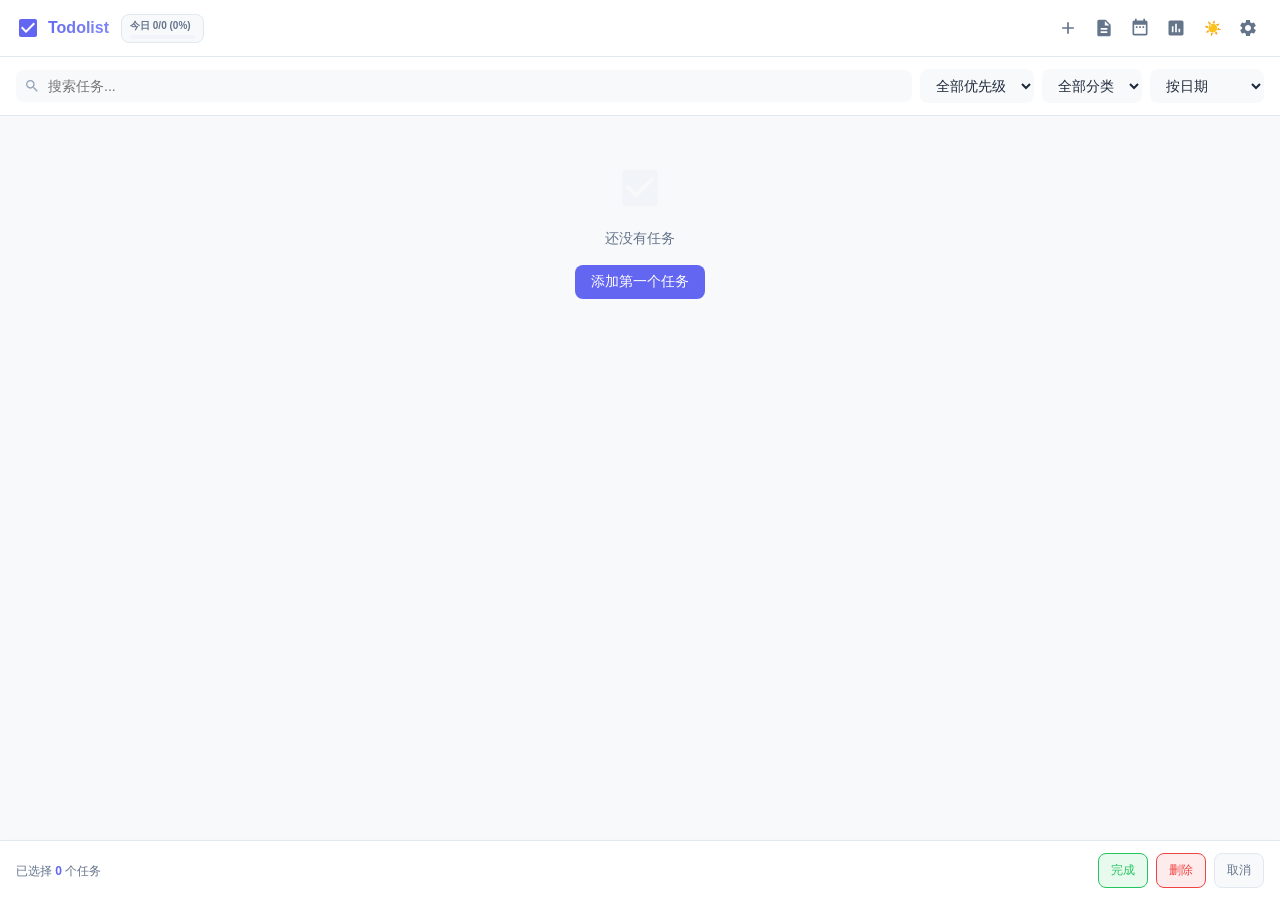
==== commit 81c00598: "feat(release): v3.0.0 major milestone release - complete replacement of native time input with custo" ====
--- a/sidepanel.html
+++ b/sidepanel.html
@@ -167,77 +167,115 @@
   <!-- Add/Edit Task Modal -->
   <dialog id="task-modal" class="modal">
     <form id="task-form" class="modal-form">
-      <h2 id="modal-title">添加任务</h2>
+      <div class="modal-header">
+        <div class="modal-header-title">
+          <span class="modal-header-icon">✨</span>
+          <h2 id="modal-title">添加任务</h2>
+        </div>
+        <button type="button" id="btn-close-modal-x" class="modal-close-btn" title="关闭 (Esc)">×</button>
+      </div>
+
       <input type="hidden" id="task-id">
+
       <div class="form-group">
-        <label for="task-title">标题 *</label>
-        <input type="text" id="task-title" required placeholder="输入任务标题" autocomplete="off">
-      </div>
+        <label for="task-title">任务标题 *</label>
+        <input type="text" id="task-title" required placeholder="准备做些什么？" autocomplete="off">
+      </div>
+
       <div class="form-group">
-        <label for="task-description">描述</label>
-        <textarea id="task-description" rows="2" placeholder="添加描述（可选）"></textarea>
-      </div>
-      <div class="form-row">
-        <div class="form-group">
-          <label for="task-due-date">截止日期</label>
-          <input type="date" id="task-due-date">
-        </div>
-        <div class="form-group">
-          <label for="task-due-time">时间</label>
-          <input type="time" id="task-due-time">
-        </div>
-      </div>
+        <label for="task-description">任务细节与描述</label>
+        <textarea id="task-description" rows="2" placeholder="添加备注或详细说明（可选）"></textarea>
+      </div>
+
+      <div class="date-time-card">
+        <div class="date-time-row">
+          <div class="form-group flex-1">
+            <div class="field-header">
+              <label for="task-due-date" class="icon-label">📅 截止日期</label>
+              <button type="button" id="btn-clear-due-date" class="btn-text-action" title="清除日期">清除</button>
+            </div>
+            <div class="input-icon-wrapper">
+              <input type="date" id="task-due-date" class="styled-datetime-input">
+            </div>
+            <div class="quick-date-pills">
+              <button type="button" class="date-pill" data-date="today">今天</button>
+              <button type="button" class="date-pill" data-date="tomorrow">明天</button>
+              <button type="button" class="date-pill" data-date="next-monday">下周一</button>
+            </div>
+          </div>
+          <div class="form-group flex-1">
+            <div class="field-header">
+              <label class="icon-label">⏰ 具体时间</label>
+              <button type="button" id="btn-clear-due-time" class="btn-text-action" title="清除时间">清除</button>
+            </div>
+            <input type="hidden" id="task-due-time">
+            <div class="custom-time-selectors">
+              <select id="task-due-hour" class="styled-select-time">
+                <option value="">-- 时 --</option>
+                <option value="06">06 时</option>
+                <option value="07">07 时</option>
+                <option value="08">08 时</option>
+                <option value="09">09 时</option>
+                <option value="10">10 时</option>
+                <option value="11">11 时</option>
+                <option value="12">12 时</option>
+                <option value="13">13 时</option>
+                <option value="14">14 时</option>
+                <option value="15">15 时</option>
+                <option value="16">16 时</option>
+                <option value="17">17 时</option>
+                <option value="18">18 时</option>
+                <option value="19">19 时</option>
+                <option value="20">20 时</option>
+                <option value="21">21 时</option>
+                <option value="22">22 时</option>
+                <option value="23">23 时</option>
+              </select>
+              <span class="time-colon">:</span>
+              <select id="task-due-minute" class="styled-select-time">
+                <option value="00">00 分</option>
+                <option value="15">15 分</option>
+                <option value="30">30 分</option>
+                <option value="45">45 分</option>
+              </select>
+            </div>
+            <div class="quick-time-pills">
+              <button type="button" class="time-pill" data-time="09:00">🌅 09:00</button>
+              <button type="button" class="time-pill" data-time="12:00">☀️ 12:00</button>
+              <button type="button" class="time-pill" data-time="14:00">🍱 14:00</button>
+              <button type="button" class="time-pill" data-time="18:00">🌆 18:00</button>
+              <button type="button" class="time-pill" data-time="20:00">🌙 20:00</button>
+            </div>
+          </div>
+        </div>
+      </div>
+
       <div class="form-group">
         <label>优先级</label>
         <div class="priority-options">
           <label class="priority-option">
             <input type="radio" name="priority" value="low">
-            <span class="priority-label low">低</span>
+            <span class="priority-label low"><i class="dot low-dot"></i>低</span>
           </label>
           <label class="priority-option">
             <input type="radio" name="priority" value="medium" checked>
-            <span class="priority-label medium">中</span>
+            <span class="priority-label medium"><i class="dot medium-dot"></i>中</span>
           </label>
           <label class="priority-option">
             <input type="radio" name="priority" value="high">
-            <span class="priority-label high">高</span>
+            <span class="priority-label high"><i class="dot high-dot"></i>高</span>
           </label>
         </div>
       </div>
-      <div class="form-group">
-        <label for="task-category">分类</label>
-        <input type="text" id="task-category" placeholder="工作、个人、学习..." list="category-list" autocomplete="off">
-        <datalist id="category-list"></datalist>
-      </div>
-      <div class="form-group">
-        <label class="checkbox-label">
-          <input type="checkbox" id="task-reminder">
-          <span>设置提醒</span>
-        </label>
-        <select id="task-reminder-before" class="reminder-select" style="display:none; margin-top: 8px;">
-          <option value="5">提前 5 分钟</option>
-          <option value="15" selected>提前 15 分钟</option>
-          <option value="30">提前 30 分钟</option>
-          <option value="60">提前 1 小时</option>
-          <option value="1440">提前 1 天</option>
-        </select>
-      </div>
-      <div class="form-group">
-        <label>子任务</label>
-        <div id="subtasks-list" class="subtask-list">
-          <!-- Subtasks will be rendered here -->
-        </div>
-        <div class="subtask-input-group">
-          <input type="text" id="subtask-input" placeholder="添加子任务..." autocomplete="off">
-          <button type="button" id="btn-add-subtask" class="subtask-add-btn">添加</button>
-        </div>
-      </div>
-      <div class="form-group" id="tags-container">
-        <!-- Tags will be rendered here -->
-      </div>
-      <div class="form-group">
-        <div class="repeat-selector">
-          <label class="repeat-label">重复</label>
+
+      <div class="form-row">
+        <div class="form-group flex-1">
+          <label for="task-category">所属分类</label>
+          <input type="text" id="task-category" placeholder="工作、个人、学习..." list="category-list" autocomplete="off">
+          <datalist id="category-list"></datalist>
+        </div>
+        <div class="form-group flex-1">
+          <label for="task-repeat">重复周期</label>
           <select id="task-repeat" class="repeat-select">
             <option value="">不重复</option>
             <option value="daily">🔄 每天</option>
@@ -249,9 +287,41 @@
           </select>
         </div>
       </div>
+
+      <div class="form-group reminder-group">
+        <div class="reminder-toggle-row">
+          <label class="checkbox-label">
+            <input type="checkbox" id="task-reminder">
+            <span>🔔 开启定时提醒</span>
+          </label>
+        </div>
+        <select id="task-reminder-before" class="reminder-select" style="display:none; margin-top: 8px;">
+          <option value="5">提前 5 分钟</option>
+          <option value="15" selected>提前 15 分钟</option>
+          <option value="30">提前 30 分钟</option>
+          <option value="60">提前 1 小时</option>
+          <option value="1440">提前 1 天</option>
+        </select>
+      </div>
+
+      <div class="form-group">
+        <label>子任务清单</label>
+        <div id="subtasks-list" class="subtask-list">
+          <!-- Subtasks will be rendered here -->
+        </div>
+        <div class="subtask-input-group">
+          <input type="text" id="subtask-input" placeholder="添加子步骤..." autocomplete="off">
+          <button type="button" id="btn-add-subtask" class="subtask-add-btn">+ 添加</button>
+        </div>
+      </div>
+
+      <div class="form-group" id="tags-container">
+        <!-- Tags will be rendered here -->
+      </div>
+
       <div class="modal-actions">
         <button type="button" id="btn-cancel" class="btn-secondary">取消</button>
-        <button type="submit" class="btn-primary">保存</button>
+        <button type="submit" class="btn-primary">保存任务</button>
       </div>
     </form>
   </dialog>
--- a/css/base.css
+++ b/css/base.css
@@ -228,3 +228,23 @@
   pointer-events: none;
   animation: fadeIn 0.2s ease;
 }
+
+/* Sleek Webkit Scrollbars */
+::-webkit-scrollbar {
+  width: 6px;
+  height: 6px;
+}
+
+::-webkit-scrollbar-track {
+  background: transparent;
+}
+
+::-webkit-scrollbar-thumb {
+  background-color: var(--border);
+  border-radius: var(--radius-full);
+  transition: background-color var(--transition-fast);
+}
+
+::-webkit-scrollbar-thumb:hover {
+  background-color: var(--text-muted);
+}
--- a/css/components.css
+++ b/css/components.css
@@ -554,11 +554,40 @@
   gap: 6px;
   font-size: var(--font-size-xs);
   color: var(--text-secondary);
+  position: relative;
+}
+
+.card-subtask-text {
+  flex: 1;
+  min-width: 0;
+  overflow: hidden;
+  text-overflow: ellipsis;
+  white-space: nowrap;
 }
 
 .card-subtask-item.completed .card-subtask-text {
   text-decoration: line-through;
   color: var(--text-muted);
+}
+
+.btn-card-delete-subtask {
+  opacity: 0;
+  border: none;
+  background: none;
+  color: var(--text-muted);
+  cursor: pointer;
+  padding: 0 4px;
+  font-size: 13px;
+  line-height: 1;
+  transition: opacity var(--transition-fast), color var(--transition-fast);
+}
+
+.card-subtask-item:hover .btn-card-delete-subtask {
+  opacity: 1;
+}
+
+.btn-card-delete-subtask:hover {
+  color: var(--danger);
 }
 
 .card-subtask-checkbox {
@@ -595,6 +624,28 @@
   margin-top: -1px;
 }
 
+.card-add-subtask-row {
+  margin-top: 4px;
+}
+
+.card-add-subtask-input {
+  width: 100%;
+  padding: 3px 8px;
+  font-size: 11px;
+  border: 1px dashed var(--border);
+  border-radius: var(--radius-sm);
+  background-color: transparent;
+  color: var(--text);
+  transition: border-color var(--transition-fast), background-color var(--transition-fast);
+}
+
+.card-add-subtask-input:focus {
+  outline: none;
+  border-style: solid;
+  border-color: var(--primary);
+  background-color: var(--surface);
+}
+
 /* Task Actions */
 .task-actions {
   display: flex;
@@ -704,42 +755,200 @@
   border: none;
   border-radius: var(--radius-xl);
   padding: 0;
-  max-width: 380px;
-  width: calc(100% - var(--space-2xl));
-  box-shadow: var(--shadow-xl);
+  max-width: 420px;
+  width: calc(100% - var(--space-xl));
+  box-shadow: var(--shadow-xl), 0 20px 25px -5px rgba(0, 0, 0, 0.1);
   background-color: var(--surface);
+  overflow: hidden;
 }
 
 .modal::backdrop {
-  background-color: rgba(0, 0, 0, 0.5);
-  backdrop-filter: blur(4px);
+  background-color: rgba(0, 0, 0, 0.4);
+  backdrop-filter: blur(6px);
 }
 
 .modal-form {
-  padding: var(--space-2xl);
-}
-
-.modal-form h2 {
-  font-size: var(--font-size-2xl);
-  margin-bottom: var(--space-xl);
+  padding: var(--space-xl);
+  display: flex;
+  flex-direction: column;
+  gap: var(--space-md);
+}
+
+.modal-header {
+  display: flex;
+  align-items: center;
+  justify-content: space-between;
+  margin-bottom: var(--space-xs);
+  padding-bottom: var(--space-sm);
+  border-bottom: 1px solid var(--border-light);
+}
+
+.modal-header-title {
+  display: flex;
+  align-items: center;
+  gap: var(--space-xs);
+}
+
+.modal-header-icon {
+  font-size: 18px;
+}
+
+.modal-header h2 {
+  font-size: var(--font-size-lg);
+  font-weight: 600;
   color: var(--text);
+  margin: 0;
+}
+
+.modal-close-btn {
+  border: none;
+  background: none;
+  font-size: 20px;
+  line-height: 1;
+  color: var(--text-muted);
+  cursor: pointer;
+  padding: 2px 6px;
+  border-radius: var(--radius-sm);
+  transition: color var(--transition-fast), background-color var(--transition-fast);
+}
+
+.modal-close-btn:hover {
+  color: var(--text);
+  background-color: var(--border-light);
 }
 
 .form-group {
-  margin-bottom: var(--space-lg);
+  margin-bottom: 0;
+}
+
+.form-group.flex-1 {
+  flex: 1;
+  min-width: 0;
 }
 
 .form-group label {
   display: block;
-  font-size: var(--font-size-sm);
+  font-size: 12px;
+  font-weight: 600;
+  color: var(--text-secondary);
+  margin-bottom: 4px;
+}
+
+.field-header {
+  display: flex;
+  align-items: center;
+  justify-content: space-between;
+  margin-bottom: 4px;
+}
+
+.field-header label {
+  margin-bottom: 0;
+}
+
+.btn-text-action {
+  border: none;
+  background: none;
+  font-size: 11px;
+  color: var(--text-muted);
+  cursor: pointer;
+  padding: 0 2px;
+  transition: color var(--transition-fast);
+}
+
+.btn-text-action:hover {
+  color: var(--danger);
+}
+
+.date-time-card {
+  background: var(--bg);
+  border: 1px solid var(--border);
+  border-radius: var(--radius-lg);
+  padding: var(--space-md);
+}
+
+.date-time-row {
+  display: flex;
+  gap: var(--space-md);
+}
+
+.styled-datetime-input {
+  width: 100%;
+  padding: 6px 10px;
+  font-size: 13px;
+  border: 1px solid var(--border);
+  border-radius: var(--radius-md);
+  background-color: var(--surface);
+  color: var(--text);
+  transition: all var(--transition-fast);
+}
+
+.styled-datetime-input:focus {
+  outline: none;
+  border-color: var(--primary);
+  box-shadow: 0 0 0 3px rgba(99, 102, 241, 0.15);
+}
+
+.custom-time-selectors {
+  display: flex;
+  align-items: center;
+  gap: 4px;
+}
+
+.styled-select-time {
+  flex: 1;
+  padding: 6px 6px;
+  font-size: 12px;
   font-weight: 500;
+  border: 1px solid var(--border);
+  border-radius: var(--radius-md);
+  background-color: var(--surface);
+  color: var(--text);
+  cursor: pointer;
+  transition: all var(--transition-fast);
+}
+
+.styled-select-time:focus {
+  outline: none;
+  border-color: var(--primary);
+  box-shadow: 0 0 0 3px rgba(99, 102, 241, 0.15);
+}
+
+.time-colon {
+  font-size: 14px;
+  font-weight: 600;
+  color: var(--text-muted);
+}
+
+.quick-date-pills,
+.quick-time-pills {
+  display: flex;
+  gap: 4px;
+  margin-top: 6px;
+  flex-wrap: wrap;
+}
+
+.date-pill,
+.time-pill {
+  padding: 2px 7px;
+  font-size: 11px;
+  border: 1px solid var(--border);
+  border-radius: var(--radius-full);
+  background: var(--surface);
   color: var(--text-secondary);
-  margin-bottom: var(--space-xs);
+  cursor: pointer;
+  transition: all var(--transition-fast);
+}
+
+.date-pill:hover,
+.time-pill:hover {
+  border-color: var(--primary);
+  color: var(--primary);
+  background-color: var(--primary-bg);
 }
 
 .priority-options {
   display: flex;
-  gap: var(--space-sm);
+  gap: var(--space-xs);
 }
 
 .priority-option {
@@ -754,16 +963,26 @@
   display: flex;
   align-items: center;
   justify-content: center;
-  padding: var(--space-sm);
+  gap: 4px;
+  padding: 6px;
   border: 1px solid var(--border);
   border-radius: var(--radius-md);
-  font-size: var(--font-size-sm);
+  font-size: 12px;
   font-weight: 500;
   cursor: pointer;
-  transition: background-color var(--transition-fast),
-              border-color var(--transition-fast),
-              color var(--transition-fast);
-}
+  transition: all var(--transition-fast);
+}
+
+.priority-label .dot {
+  width: 6px;
+  height: 6px;
+  border-radius: 50%;
+  display: inline-block;
+}
+
+.priority-label .dot.low-dot { background-color: var(--success); }
+.priority-label .dot.medium-dot { background-color: var(--warning); }
+.priority-label .dot.high-dot { background-color: var(--danger); }
 
 .priority-label:hover {
   border-color: var(--text-muted);
@@ -784,22 +1003,27 @@
 .priority-option input:checked + .priority-label.low {
   background-color: var(--success-bg);
   border-color: var(--success);
+  box-shadow: 0 0 0 1px var(--success);
 }
 
 .priority-option input:checked + .priority-label.medium {
   background-color: var(--warning-bg);
   border-color: var(--warning);
+  box-shadow: 0 0 0 1px var(--warning);
 }
 
 .priority-option input:checked + .priority-label.high {
   background-color: var(--danger-bg);
   border-color: var(--danger);
+  box-shadow: 0 0 0 1px var(--danger);
 }
 
 .modal-actions {
   display: flex;
   gap: var(--space-md);
-  margin-top: var(--space-xl);
+  margin-top: var(--space-md);
+  padding-top: var(--space-sm);
+  border-top: 1px solid var(--border-light);
 }
 
 .modal-actions .btn-secondary,
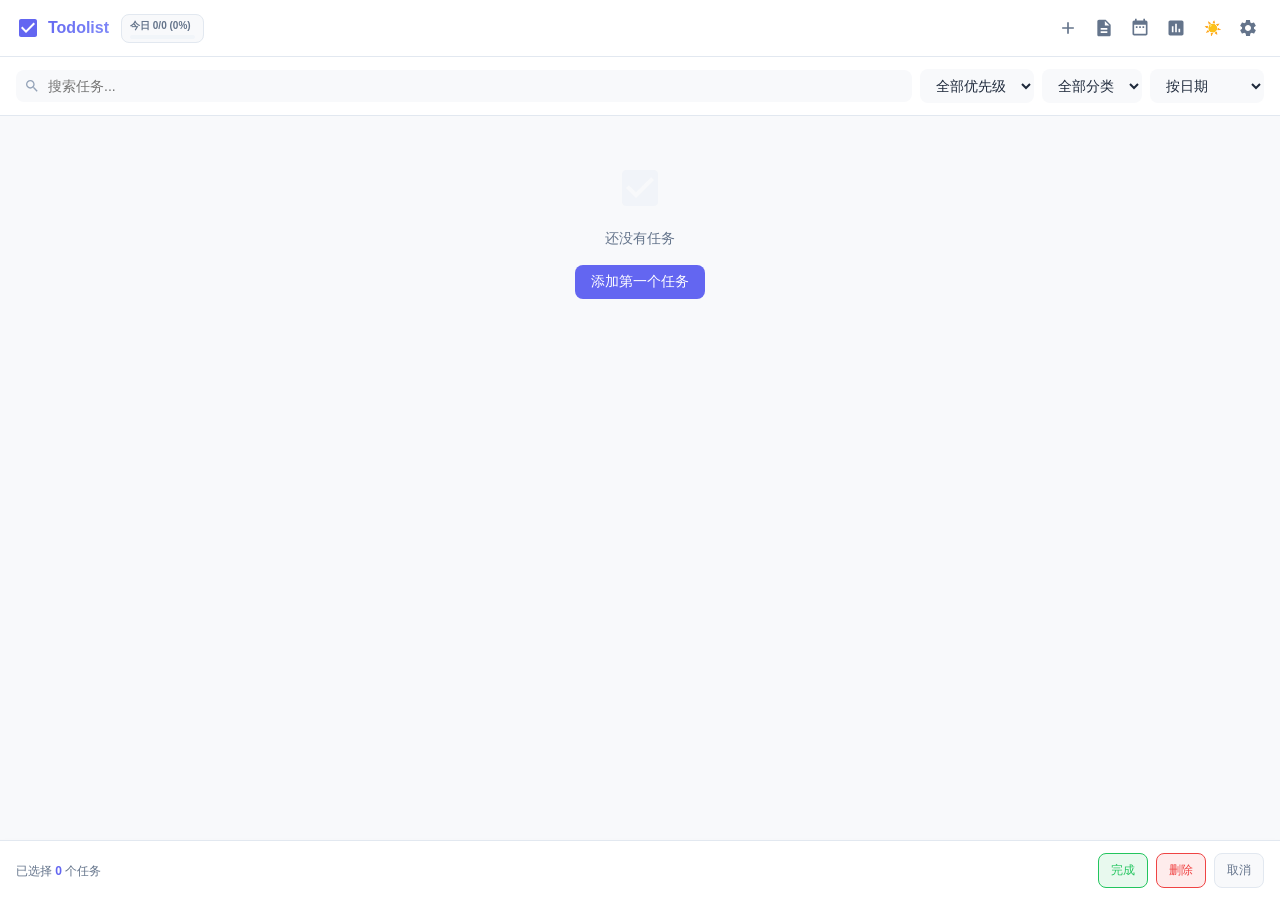
==== commit e0f96bd8: "feat(release): v3.1.0 stacked full-width date-time card layout, single row time pills toolbar & spac" ====
--- a/sidepanel.html
+++ b/sidepanel.html
@@ -187,65 +187,69 @@
         <textarea id="task-description" rows="2" placeholder="添加备注或详细说明（可选）"></textarea>
       </div>
 
+      <!-- Date & Time Section Card -->
       <div class="date-time-card">
-        <div class="date-time-row">
-          <div class="form-group flex-1">
-            <div class="field-header">
-              <label for="task-due-date" class="icon-label">📅 截止日期</label>
-              <button type="button" id="btn-clear-due-date" class="btn-text-action" title="清除日期">清除</button>
-            </div>
-            <div class="input-icon-wrapper">
-              <input type="date" id="task-due-date" class="styled-datetime-input">
-            </div>
+        <div class="date-field-section">
+          <div class="field-header">
+            <label for="task-due-date" class="icon-label">📅 截止日期</label>
+            <button type="button" id="btn-clear-due-date" class="btn-text-action" title="清除日期">清除</button>
+          </div>
+          <div class="date-input-row">
+            <input type="date" id="task-due-date" class="styled-datetime-input">
             <div class="quick-date-pills">
               <button type="button" class="date-pill" data-date="today">今天</button>
               <button type="button" class="date-pill" data-date="tomorrow">明天</button>
               <button type="button" class="date-pill" data-date="next-monday">下周一</button>
             </div>
           </div>
-          <div class="form-group flex-1">
-            <div class="field-header">
-              <label class="icon-label">⏰ 具体时间</label>
-              <button type="button" id="btn-clear-due-time" class="btn-text-action" title="清除时间">清除</button>
-            </div>
-            <input type="hidden" id="task-due-time">
-            <div class="custom-time-selectors">
-              <select id="task-due-hour" class="styled-select-time">
-                <option value="">-- 时 --</option>
-                <option value="06">06 时</option>
-                <option value="07">07 时</option>
-                <option value="08">08 时</option>
-                <option value="09">09 时</option>
-                <option value="10">10 时</option>
-                <option value="11">11 时</option>
-                <option value="12">12 时</option>
-                <option value="13">13 时</option>
-                <option value="14">14 时</option>
-                <option value="15">15 时</option>
-                <option value="16">16 时</option>
-                <option value="17">17 时</option>
-                <option value="18">18 时</option>
-                <option value="19">19 时</option>
-                <option value="20">20 时</option>
-                <option value="21">21 时</option>
-                <option value="22">22 时</option>
-                <option value="23">23 时</option>
-              </select>
-              <span class="time-colon">:</span>
-              <select id="task-due-minute" class="styled-select-time">
-                <option value="00">00 分</option>
-                <option value="15">15 分</option>
-                <option value="30">30 分</option>
-                <option value="45">45 分</option>
-              </select>
-            </div>
-            <div class="quick-time-pills">
-              <button type="button" class="time-pill" data-time="09:00">🌅 09:00</button>
-              <button type="button" class="time-pill" data-time="12:00">☀️ 12:00</button>
-              <button type="button" class="time-pill" data-time="14:00">🍱 14:00</button>
-              <button type="button" class="time-pill" data-time="18:00">🌆 18:00</button>
-              <button type="button" class="time-pill" data-time="20:00">🌙 20:00</button>
-            </div>
+        </div>
+
+        <div class="time-field-section">
+          <div class="field-header">
+            <label class="icon-label">⏰ 具体时间</label>
+            <button type="button" id="btn-clear-due-time" class="btn-text-action" title="清除时间">清除</button>
+          </div>
+
+          <input type="hidden" id="task-due-time">
+
+          <div class="time-presets-toolbar">
+            <button type="button" class="time-pill" data-time="09:00">🌅 09:00</button>
+            <button type="button" class="time-pill" data-time="12:00">☀️ 12:00</button>
+            <button type="button" class="time-pill" data-time="14:00">🍱 14:00</button>
+            <button type="button" class="time-pill" data-time="18:00">🌆 18:00</button>
+            <button type="button" class="time-pill" data-time="20:00">🌙 20:00</button>
+          </div>
+
+          <div class="time-custom-row">
+            <span class="custom-time-label">自定义:</span>
+            <select id="task-due-hour" class="styled-select-time">
+              <option value="">-- 时 --</option>
+              <option value="06">06 时</option>
+              <option value="07">07 时</option>
+              <option value="08">08 时</option>
+              <option value="09">09 时</option>
+              <option value="10">10 时</option>
+              <option value="11">11 时</option>
+              <option value="12">12 时</option>
+              <option value="13">13 时</option>
+              <option value="14">14 时</option>
+              <option value="15">15 时</option>
+              <option value="16">16 时</option>
+              <option value="17">17 时</option>
+              <option value="18">18 时</option>
+              <option value="19">19 时</option>
+              <option value="20">20 时</option>
+              <option value="21">21 时</option>
+              <option value="22">22 时</option>
+              <option value="23">23 时</option>
+            </select>
+            <span class="time-colon">:</span>
+            <select id="task-due-minute" class="styled-select-time">
+              <option value="00">00 分</option>
+              <option value="15">15 分</option>
+              <option value="30">30 分</option>
+              <option value="45">45 分</option>
+            </select>
           </div>
         </div>
       </div>
--- a/css/components.css
+++ b/css/components.css
@@ -864,17 +864,36 @@
   border: 1px solid var(--border);
   border-radius: var(--radius-lg);
   padding: var(--space-md);
-}
-
-.date-time-row {
-  display: flex;
-  gap: var(--space-md);
+  display: flex;
+  flex-direction: column;
+  gap: var(--space-sm);
+}
+
+.date-field-section,
+.time-field-section {
+  display: flex;
+  flex-direction: column;
+  gap: 4px;
+}
+
+.time-field-section {
+  padding-top: var(--space-xs);
+  border-top: 1px dashed var(--border);
+}
+
+.date-input-row {
+  display: flex;
+  gap: var(--space-sm);
+  align-items: center;
+}
+
+.date-input-row .styled-datetime-input {
+  flex: 1;
 }
 
 .styled-datetime-input {
-  width: 100%;
-  padding: 6px 10px;
-  font-size: 13px;
+  padding: 5px 10px;
+  font-size: 12px;
   border: 1px solid var(--border);
   border-radius: var(--radius-md);
   background-color: var(--surface);
@@ -888,15 +907,27 @@
   box-shadow: 0 0 0 3px rgba(99, 102, 241, 0.15);
 }
 
-.custom-time-selectors {
-  display: flex;
-  align-items: center;
+.time-presets-toolbar {
+  display: flex;
   gap: 4px;
+  flex-wrap: wrap;
+}
+
+.time-custom-row {
+  display: flex;
+  align-items: center;
+  gap: 6px;
+  margin-top: 2px;
+}
+
+.custom-time-label {
+  font-size: 11px;
+  color: var(--text-muted);
+  white-space: nowrap;
 }
 
 .styled-select-time {
-  flex: 1;
-  padding: 6px 6px;
+  padding: 4px 8px;
   font-size: 12px;
   font-weight: 500;
   border: 1px solid var(--border);
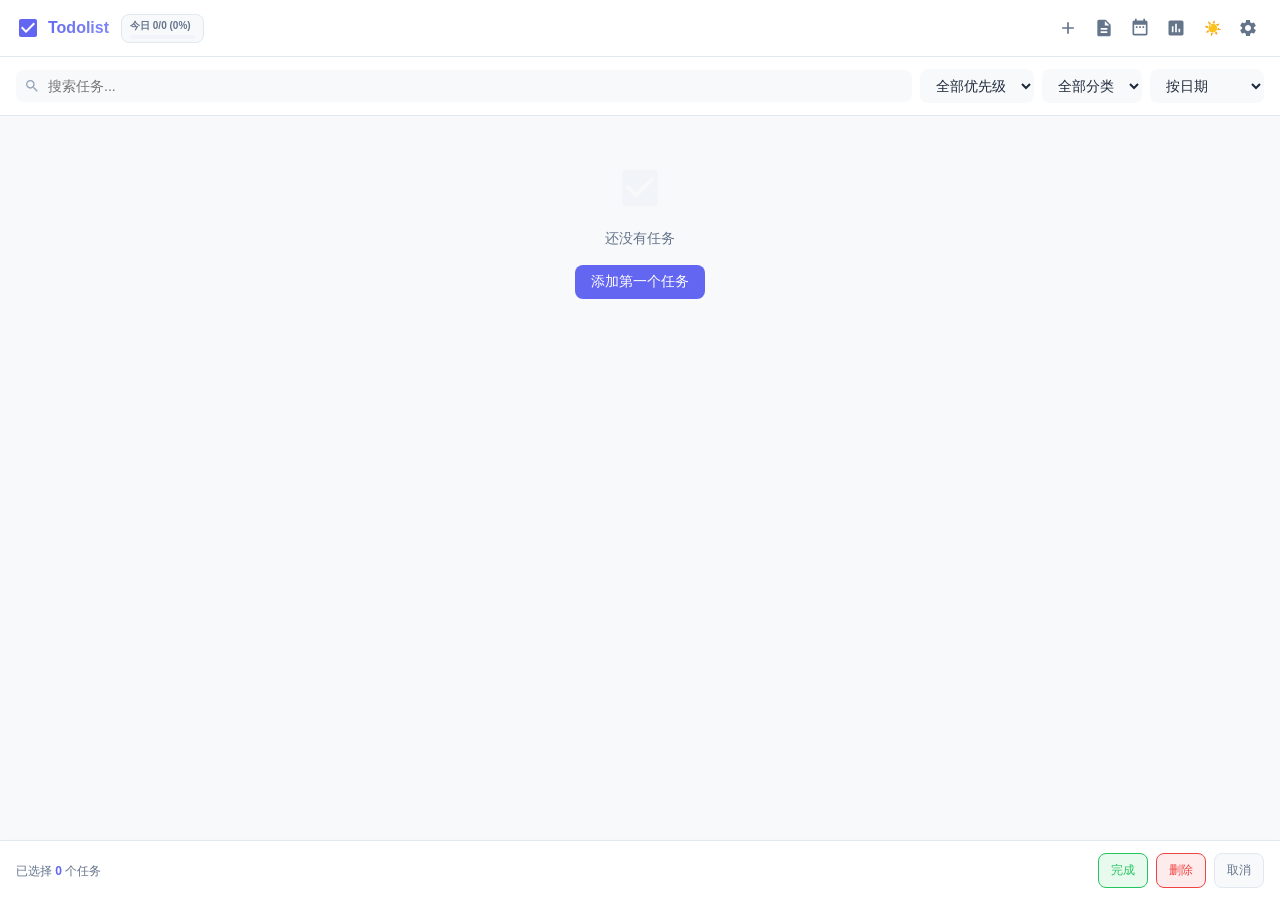
==== commit 25d92eae: "feat(release): v3.2.0 smart collapsible time selector pill component inspired by TickTick/Things3" ====
--- a/sidepanel.html
+++ b/sidepanel.html
@@ -205,51 +205,56 @@
         </div>
 
         <div class="time-field-section">
-          <div class="field-header">
-            <label class="icon-label">⏰ 具体时间</label>
-            <button type="button" id="btn-clear-due-time" class="btn-text-action" title="清除时间">清除</button>
+          <input type="hidden" id="task-due-time">
+          
+          <div id="time-trigger-bar" class="time-trigger-bar">
+            <button type="button" id="btn-toggle-time-picker" class="time-trigger-btn">
+              <span class="time-trigger-icon">⏰</span>
+              <span id="time-trigger-text">设置具体时间 (可选)</span>
+            </button>
+            <button type="button" id="btn-clear-due-time" class="btn-text-action hidden" title="清除时间">清除时间</button>
           </div>
 
-          <input type="hidden" id="task-due-time">
-
-          <div class="time-presets-toolbar">
-            <button type="button" class="time-pill" data-time="09:00">🌅 09:00</button>
-            <button type="button" class="time-pill" data-time="12:00">☀️ 12:00</button>
-            <button type="button" class="time-pill" data-time="14:00">🍱 14:00</button>
-            <button type="button" class="time-pill" data-time="18:00">🌆 18:00</button>
-            <button type="button" class="time-pill" data-time="20:00">🌙 20:00</button>
-          </div>
-
-          <div class="time-custom-row">
-            <span class="custom-time-label">自定义:</span>
-            <select id="task-due-hour" class="styled-select-time">
-              <option value="">-- 时 --</option>
-              <option value="06">06 时</option>
-              <option value="07">07 时</option>
-              <option value="08">08 时</option>
-              <option value="09">09 时</option>
-              <option value="10">10 时</option>
-              <option value="11">11 时</option>
-              <option value="12">12 时</option>
-              <option value="13">13 时</option>
-              <option value="14">14 时</option>
-              <option value="15">15 时</option>
-              <option value="16">16 时</option>
-              <option value="17">17 时</option>
-              <option value="18">18 时</option>
-              <option value="19">19 时</option>
-              <option value="20">20 时</option>
-              <option value="21">21 时</option>
-              <option value="22">22 时</option>
-              <option value="23">23 时</option>
-            </select>
-            <span class="time-colon">:</span>
-            <select id="task-due-minute" class="styled-select-time">
-              <option value="00">00 分</option>
-              <option value="15">15 分</option>
-              <option value="30">30 分</option>
-              <option value="45">45 分</option>
-            </select>
+          <div id="time-selection-strip" class="time-selection-strip hidden">
+            <div class="time-presets-toolbar">
+              <button type="button" class="time-pill" data-time="09:00">🌅 09:00</button>
+              <button type="button" class="time-pill" data-time="12:00">☀️ 12:00</button>
+              <button type="button" class="time-pill" data-time="14:00">🍱 14:00</button>
+              <button type="button" class="time-pill" data-time="18:00">🌆 18:00</button>
+              <button type="button" class="time-pill" data-time="20:00">🌙 20:00</button>
+            </div>
+
+            <div class="time-custom-row">
+              <span class="custom-time-label">自定义:</span>
+              <select id="task-due-hour" class="styled-select-time">
+                <option value="">-- 时 --</option>
+                <option value="06">06 时</option>
+                <option value="07">07 时</option>
+                <option value="08">08 时</option>
+                <option value="09">09 时</option>
+                <option value="10">10 时</option>
+                <option value="11">11 时</option>
+                <option value="12">12 时</option>
+                <option value="13">13 时</option>
+                <option value="14">14 时</option>
+                <option value="15">15 时</option>
+                <option value="16">16 时</option>
+                <option value="17">17 时</option>
+                <option value="18">18 时</option>
+                <option value="19">19 时</option>
+                <option value="20">20 时</option>
+                <option value="21">21 时</option>
+                <option value="22">22 时</option>
+                <option value="23">23 时</option>
+              </select>
+              <span class="time-colon">:</span>
+              <select id="task-due-minute" class="styled-select-time">
+                <option value="00">00 分</option>
+                <option value="15">15 分</option>
+                <option value="30">30 分</option>
+                <option value="45">45 分</option>
+              </select>
+            </div>
           </div>
         </div>
       </div>
--- a/css/components.css
+++ b/css/components.css
@@ -913,6 +913,53 @@
   flex-wrap: wrap;
 }
 
+.time-trigger-bar {
+  display: flex;
+  align-items: center;
+  justify-content: space-between;
+}
+
+.time-trigger-btn {
+  display: inline-flex;
+  align-items: center;
+  gap: 6px;
+  padding: 4px 10px;
+  font-size: 12px;
+  font-weight: 500;
+  border: 1px dashed var(--border);
+  border-radius: var(--radius-full);
+  background: var(--surface);
+  color: var(--text-secondary);
+  cursor: pointer;
+  transition: all var(--transition-fast);
+}
+
+.time-trigger-btn:hover {
+  border-color: var(--primary);
+  color: var(--primary);
+  background-color: var(--primary-bg);
+}
+
+.time-trigger-btn.active {
+  border-style: solid;
+  border-color: var(--primary);
+  background-color: var(--primary-bg);
+  color: var(--primary);
+  font-weight: 600;
+}
+
+.time-selection-strip {
+  display: flex;
+  flex-direction: column;
+  gap: 6px;
+  margin-top: 6px;
+  animation: fadeIn 0.2s ease;
+}
+
+.time-selection-strip.hidden {
+  display: none !important;
+}
+
 .time-custom-row {
   display: flex;
   align-items: center;
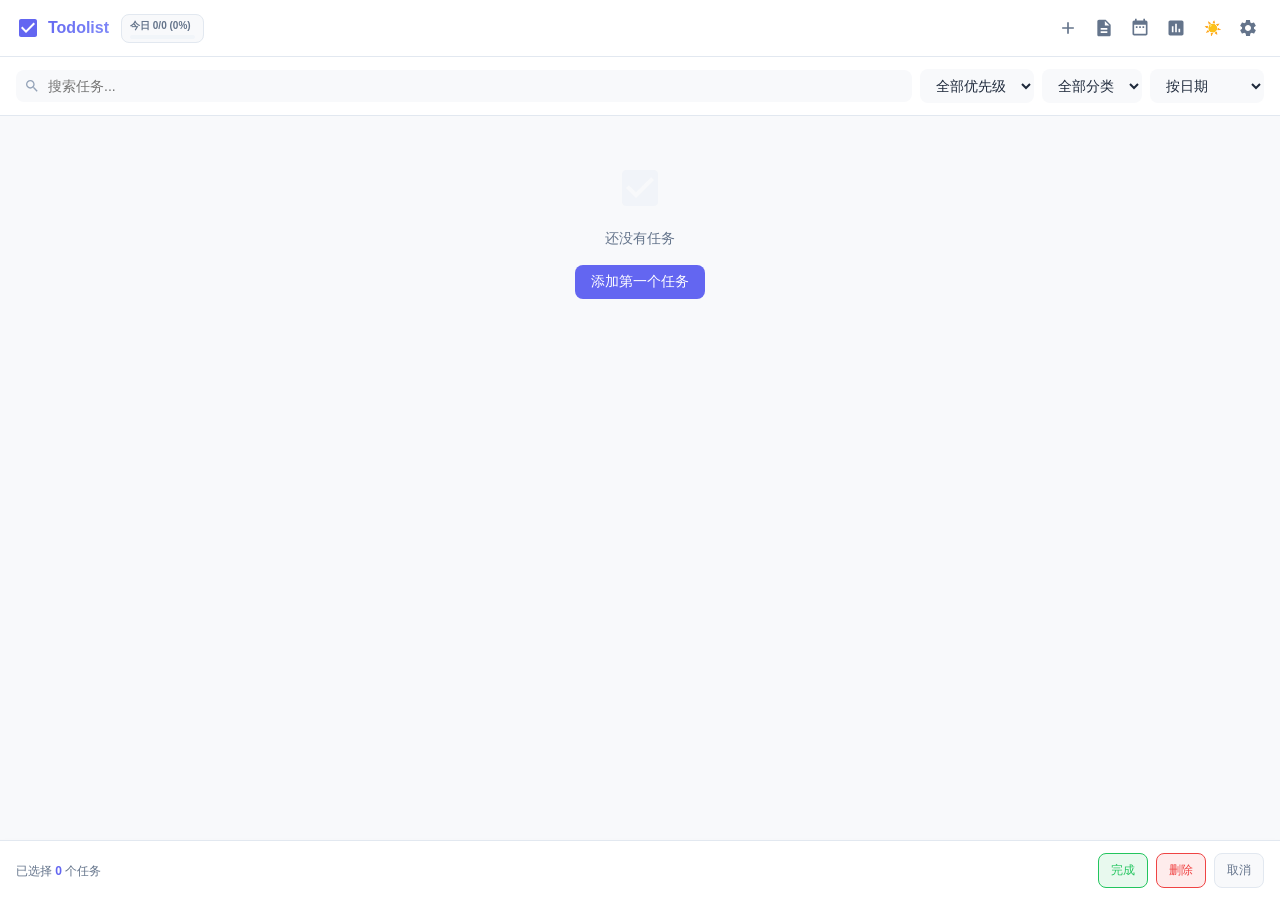
==== commit bd0a34bd: "feat(release): v3.3.0 full 24h & 5-min precision step time picker, active pill highlighting" ====
--- a/sidepanel.html
+++ b/sidepanel.html
@@ -228,21 +228,27 @@
               <span class="custom-time-label">自定义:</span>
               <select id="task-due-hour" class="styled-select-time">
                 <option value="">-- 时 --</option>
-                <option value="06">06 时</option>
+                <option value="00">00 时 (半夜)</option>
+                <option value="01">01 时</option>
+                <option value="02">02 时</option>
+                <option value="03">03 时</option>
+                <option value="04">04 时</option>
+                <option value="05">05 时</option>
+                <option value="06">06 时 (早晨)</option>
                 <option value="07">07 时</option>
                 <option value="08">08 时</option>
-                <option value="09">09 时</option>
+                <option value="09">09 时 (上午)</option>
                 <option value="10">10 时</option>
                 <option value="11">11 时</option>
-                <option value="12">12 时</option>
+                <option value="12">12 时 (中午)</option>
                 <option value="13">13 时</option>
-                <option value="14">14 时</option>
+                <option value="14">14 时 (下午)</option>
                 <option value="15">15 时</option>
                 <option value="16">16 时</option>
                 <option value="17">17 时</option>
-                <option value="18">18 时</option>
+                <option value="18">18 时 (傍晚)</option>
                 <option value="19">19 时</option>
-                <option value="20">20 时</option>
+                <option value="20">20 时 (晚上)</option>
                 <option value="21">21 时</option>
                 <option value="22">22 时</option>
                 <option value="23">23 时</option>
@@ -250,9 +256,17 @@
               <span class="time-colon">:</span>
               <select id="task-due-minute" class="styled-select-time">
                 <option value="00">00 分</option>
+                <option value="05">05 分</option>
+                <option value="10">10 分</option>
                 <option value="15">15 分</option>
+                <option value="20">20 分</option>
+                <option value="25">25 分</option>
                 <option value="30">30 分</option>
+                <option value="35">35 分</option>
+                <option value="40">40 分</option>
                 <option value="45">45 分</option>
+                <option value="50">50 分</option>
+                <option value="55">55 分</option>
               </select>
             </div>
           </div>
--- a/css/components.css
+++ b/css/components.css
@@ -1024,6 +1024,15 @@
   background-color: var(--primary-bg);
 }
 
+.date-pill.active,
+.time-pill.active {
+  border-color: var(--primary);
+  color: var(--primary);
+  background-color: var(--primary-bg);
+  font-weight: 600;
+  box-shadow: 0 1px 3px rgba(99, 102, 241, 0.15);
+}
+
 .priority-options {
   display: flex;
   gap: var(--space-xs);
